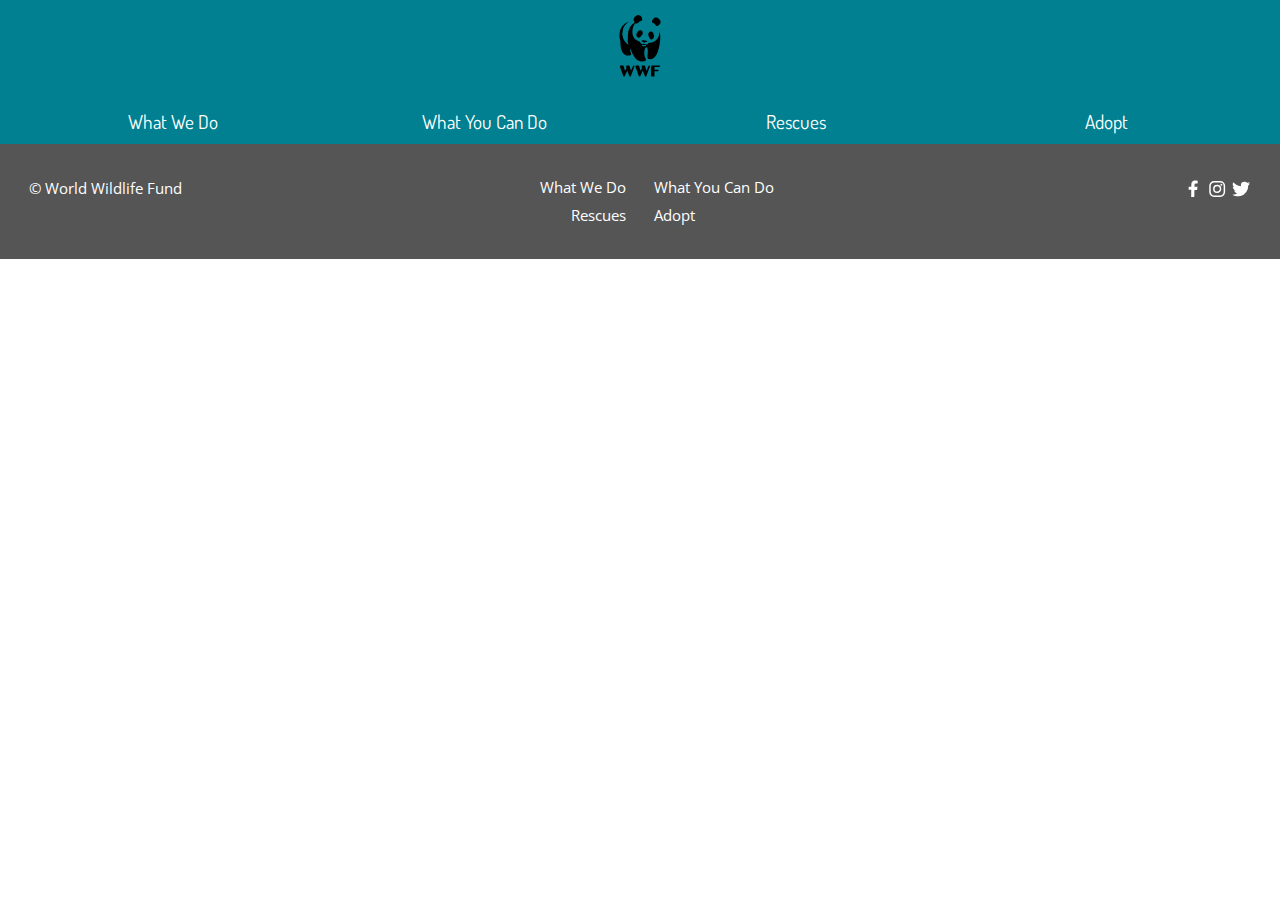
==== index.html @ c4bb59da "Add HTML and basic CSS" ====
<!DOCTYPE html>
<html lang="en-ca">
<head>
  <meta charset="utf-8">
  <title>WWF</title>
  <meta name="viewport" content="width=device-width,initial-scale=1">
  <meta name="handheldfriendly" content="true">
  <meta name="mobileoptimized" content="240">
  <link href="css/modules.css" rel="stylesheet">
  <link href="css/grid.css" rel="stylesheet">
  <link href="css/type.css" rel="stylesheet">
  <link href="css/main.css" rel="stylesheet">
  <link href="https://fonts.googleapis.com/css?family=Dosis:700|Open+Sans" rel="stylesheet">
</head>
<body>

  <header>
    <div class="push-1-2 pad-t-1-2 text-center">
      <a href="index.html">
        <img class="i-64" src="images/wwf-logo.svg" alt="">
      </a>
    </div>
    <div>
      <nav>
        <ul class="list-group text-center push-0">
          <li><a class="pad-t-1-4 pad-b-1-4" href="#">What We Do</a></li>
          <li><a class="pad-t-1-4 pad-b-1-4" href="#">What You Can Do</a></li>
          <li><a class="pad-t-1-4 pad-b-1-4" href="rescues.html">Rescues</a></li>
          <li><a class="pad-t-1-4 pad-b-1-4" href="adopt.html">Adopt</a></li>
        </ul>
      </nav>
    </div>
  </header>

  <main>
  </main>

  <footer class="island grid">
    <div class="unit xs-1 s-1 m-1-4">
      <p class="push-0"><small class="micro text-left">© World Wildlife Fund</small></p>
    </div>
    <div class="unit xs-1 s-1 m-1-4 text-right">
      <ul class="list-group push-0 gutter-1-2">
        <li class="micro"><a href="tour.html">What We Do</a></li>
        <li class="micro"><a href="pricing.html">Rescues</a></li>
      </ul>
    </div>
    <div class="unit xs-1 s-1 m-1-4 text-left">
      <ul class="list-group push-0 gutter-1-2">
        <li class="micro"><a href="contact.html">What You Can Do</a></li>
        <li class="micro"><a href="sign-up.html">Adopt</a></li>
      </ul>
    </div>
    <div class="unit xs-1 s-1 m-1-4">
      <ol class="list-group-inline push-0 text-right">
        <li>
          <i class="icon i-20">
            <a href="https://www.facebook.com/">
              <img class="social social-fb valign-middle" src="images/facebook-logo.svg" alt="facebook">
            </a>
          </i>
        </li>
        <li>
          <i class="icon i-20">
            <a href="https://instagram.com/">
              <img class="social valign-middle" src="images/instagram-logo.svg" alt="instagram">
            </a>
          </i>
        </li>
        <li>
          <i class="icon i-20">
            <a href="https://www.twitter.com/">
              <img class="social valign-middle" src="images/twitter-logo.svg" alt="twitter">
            </a>
          </i>
        </li>
      </ol>
    </div>
  </footer>

</body>
</html>
---- css/modules.css ----
/*
 * Modulifier || Code released under the UNLICENSE
 * Code under other copyrights & licenses listed below.
 * https://modulifier.web-dev.tools/#responsive;images;list-group;embed;media-object;icons;hidden;positioning;nice-lists;forms;buttons;accessibility;print
 */

@-moz-viewport { width: device-width; scale: 1; }
@-ms-viewport { width: device-width; scale: 1; }
@-o-viewport { width: device-width; scale: 1; }
@-webkit-viewport { width: device-width; scale: 1; }
@viewport { width: device-width; scale: 1; }

html {
  box-sizing: border-box;
  -moz-text-size-adjust: 100%;
  -ms-text-size-adjust: 100%;
  -webkit-text-size-adjust: 100%;
  text-size-adjust: 100%;
}

*, *::before, *::after {
  box-sizing: inherit;
}

body {
  margin: 0;
}

article,
aside,
details,
figcaption,
figure,
footer,
header,
main,
menu,
nav,
section,
summary {
  display: block;
}

audio,
canvas,
progress,
video {
  display: inline-block;
  vertical-align: baseline;
}

template {
  display: none;
}

details {
  cursor: pointer;
}

audio:not([controls]) {
  display: none;
  height: 0;
}

a,
area,
button,
input,
label,
select,
textarea,
[tabindex] {
  -ms-touch-action: manipulation;
  touch-action: manipulation;
}

img {
  border: 0;
}

.img-flex,
.img-flex img {
  display: block;
  width: 100%;
}

svg {
  fill: currentColor;
}

svg:not(:root) {
  overflow: hidden;
}

svg.img-flex {
  width: 100%;
  height: 100%;
}

.image-replacement, .ir {
  overflow: hidden;
  direction: ltr;
  text-align: left;
  text-indent: 100%;
  white-space: nowrap;
}

.list-group, .list-group-inline, .list-group--inline {
  padding-left: 0;
  list-style-type: none;
}

.list-group > dd {
  margin-left: 0;
}

.list-group-inline::before,
.list-group-inline::after,
.list-group--inline::before,
.list-group--inline::after {
  content: "";
  display: table;
}

.list-group-inline::after,
.list-group--inline::after {
  clear: both;
}

.list-group-inline > li,
.list-group--inline > li {
  display: inline-block;
}

.list-group-inline > dt,
.list-group--inline > dt {
  clear: left;
  float: left;
  width: 11em;
}

.list-group-inline > dd,
.list-group--inline > dd {
  float: left;
  min-width: 12em;
}

.embed {
  margin-left: 0;
  margin-right: 0;
  overflow: hidden;
  position: relative;
  width: 100%;
}

.embed-1by1, .embed--1by1 {
  padding-top: 100%; /* Square */
}

.embed-4by3, .embed--4by3 {
  padding-top: 75%; /* Traditional TV/computer screens */
}

.embed-iso216, .embed--iso216 {
  padding-top: 70.92%; /* A-standard paper sizes */
}

.embed-3by2, .embed--3by2 {
  padding-top: 66.6%; /* Classic 35 mm film & most digital photos, landscape */
}

.embed-2by3, .embed--2by3 {
  padding-top: 150%; /* Classic 35 mm film & most digital photos, portrait */
}

.embed-golden, .embed--golden {
  padding-top: 61.8%; /* The Golden Ratio */
}

.embed-16by9, .embed--16by9 {
  padding-top: 56.25%; /* HD TV */
}

.embed-185by100, .embed--185by100 {
  padding-top: 54.05%; /* Common widescreen cinema */
}

.embed-24by10, .embed--24by10 {
  padding-top: 41.667%; /* Widescreen cinema: 2.4:1 */
}

.embed-3by1, .embed--3by1 {
  padding-top: 33.3333%; /* Panorama photos */
}

.embed-4by1, .embed--4by1 {
  padding-top: 25%; /* Polyvision */
}

.embed-5by1, .embed--5by1 {
  padding-top: 20%; /* Really wide... */
}

.embed-item, .embed__item {
  min-height: 100%;
  left: 0;
  position: absolute;
  top: 0;
  width: 100%;
}

.media {
  overflow: hidden;
}

.media-img, .media__img {
  float: left;
}

.media-img-reversed, .media__img--reversed {
  float: right;
}

.media-img-stacked, .media__img--stacked {
  float: none;
}

.media-body, .media__body {
  overflow: hidden;
  min-width: 12em; /* Slightly less than 200px, responsiveness built in */
}

.icon {
  display: inline-block;
  position: relative;
  background: transparent none no-repeat center center;
  background-size: contain;
  vertical-align: middle;
}

.i-16, .i--16 {
  height: 16px;
  width: 16px;
}

.i-18, .i--18 {
  height: 18px;
  width: 18px;
}

.i-20, .i--20 {
  height: 20px;
  width: 20px;
}

.i-24, .i--24 {
  height: 24px;
  width: 24px;
}

.i-32, .i--32 {
  height: 32px;
  width: 32px;
}

.i-48, .i--48 {
  height: 48px;
  width: 48px;
}

.i-64, .i--64 {
  height: 64px;
  width: 64px;
}

.i-96, .i--96 {
  height: 96px;
  width: 96px;
}

.i-128, .i--128 {
  height: 128px;
  width: 128px;
}

.i-192, .i--192 {
  height: 192px;
  width: 192px;
}

.i-256, .i--256 {
  height: 256px;
  width: 256px;
}

.icon img,
.icon svg {
  left: 0;
  height: 100%;
  position: absolute;
  top: 0;
  width: 100%;
  fill: currentColor;
}

.icon-label {
  vertical-align: middle;
}

.icon-link,
.icon-link:focus,
.icon-link:hover {
  text-decoration: none;
}

[hidden], .hidden {
  /* stylelint-disable declaration-no-important */
  display: none !important;
  visibility: hidden !important;
  /* stylelint-enable */
}

.visually-hidden {
  height: 1px;
  margin: -1px;
  overflow: hidden;
  padding: 0;
  position: absolute;
  width: 1px;
  border: 0;
  clip: rect(0 0 0 0);
  clip-path: inset(50%);
}

.visually-hidden.focusable:active, .visually-hidden.focusable:focus {
  height: auto;
  margin: 0;
  overflow: visible;
  position: static;
  width: auto;
  clip: auto;
  clip-path: none;
}

.invisible {
  visibility: hidden;
}

.chop,
.crop {
  overflow: hidden;
}

.truncate {
  max-width: 100%;
  overflow: hidden;
  width: 100%;
  text-overflow: ellipsis;
  white-space: nowrap;
}

.scrollable {
  max-width: 100%;
  overflow-x: auto;
  overflow-y: hidden;
  -webkit-overflow-scrolling: touch;
}

.clearfix::after {
  content: " ";
  display: block;
  clear: both;
}

.left {
  float: left;
}

.right {
  float: right;
}

.center-text,
.center-flow {
  text-align: center;
}

.center-block {
  margin-left: auto;
  margin-right: auto;
}

.no-auto-margins,
.not-centered {
  /* stylelint-disable declaration-no-important */
  margin-left: 0 !important;
  margin-right: 0 !important;
  /* stylelint-enable */
}

.center-content,
.center-content-vertical,
.center-contents,
.center-contents-vertical {
  display: -webkit-flex;
  display: -ms-flexbox;
  display: flex;
  -webkit-justify-content: center;
  -ms-flex-pack: center;
  justify-content: center;
  -webkit-align-items: center;
  -ms-flex-align: center;
  align-items: center;
  -webkit-align-content: center;
  -ms-flex-line-pack: center;
  align-content: center;
  -webkit-flex-direction: column wrap;
  -ms-flex-direction: column wrap;
  flex-flow: column wrap;
}

.center-content-start,
.center-content-vertical-start,
.center-contents-start,
.center-contents-vertical-start {
  display: -webkit-flex;
  display: -ms-flexbox;
  display: flex;
  -webkit-justify-content: center;
  -ms-flex-pack: center;
  justify-content: center;
  -webkit-flex-direction: column wrap;
  -ms-flex-direction: column wrap;
  flex-flow: column wrap;
}

.center-content-horizontal,
.center-contents-horizontal {
  display: -webkit-flex;
  display: -ms-flexbox;
  display: flex;
  -webkit-justify-content: center;
  -ms-flex-pack: center;
  justify-content: center;
  -webkit-align-items: center;
  -ms-flex-align: center;
  align-items: center;
  -webkit-align-content: center;
  -ms-flex-line-pack: center;
  align-content: center;
  -webkit-flex-direction: row wrap;
  -ms-flex-direction: row wrap;
  flex-flow: row wrap;
}

.inline {
  display: inline;
}

.block {
  display: block;
}

.inline-block, .ib {
  display: inline-block;
}

.valign-top {
  vertical-align: top;
}

.valign-bottom {
  vertical-align: bottom;
}

.valign-middle {
  vertical-align: middle;
}

.fixed {
  position: fixed;
}

.relative {
  position: relative;
}

[class*="pin-"],
.absolute {
  position: absolute;
}

.static {
  position: static;
}

.zindex-1 {
  z-index: 1;
}

.zindex-2 {
  z-index: 2;
}

.zindex-3 {
  z-index: 3;
}

.zindex-1000 {
  z-index: 1000;
}

.pin-top-left,
.pin-left-top,
.pin-tl,
.pin-lt {
  top: 0;
  left: 0;
}

.pin-top-right,
.pin-right-top,
.pin-tr,
.pin-rt {
  top: 0;
  right: 0;
}

.pin-bottom-left,
.pin-left-bottom,
.pin-bl,
.pin-lb {
  bottom: 0;
  left: 0;
}

.pin-bottom-right,
.pin-right-bottom,
.pin-br,
.pin-rb {
  bottom: 0;
  right: 0;
}

.pin-top-center,
.pin-center-top,
.pin-tc,
.pin-ct {
  left: 50%;
  top: 0;
  transform: translateX(-50%);
}

.pin-bottom-center,
.pin-center-bottom,
.pin-bc,
.pin-cb {
  bottom: 0;
  left: 50%;
  transform: translateX(-50%);
}

.pin-center-left,
.pin-left-center,
.pin-cl,
.pin-lc {
  left: 0;
  top: 50%;
  transform: translateY(-50%);
}

.pin-center-right,
.pin-right-center,
.pin-cr,
.pin-rc {
  right: 0;
  top: 50%;
  transform: translateY(-50%);
}

.pin-center, .pin-c {
  left: 50%;
  top: 50%;
  transform: translate(-50%, -50%);
}

.width-quarter, .w-1-4 {
  width: 25%;
}

.width-half, .w-1-2 {
  width: 50%;
}

.width-full, .w-1 {
  width: 100%;
}

.height-quarter, .h-1-4 {
  height: 25%;
}

.height-half, .h-1-2 {
  height: 50%;
}

.height-full, .h-1 {
  height: 100%;
}

.height-win-quarter, .h-w-1-4 {
  height: 25vh;
  max-height: 46em;
}

.height-win-half, .h-w-1-2 {
  height: 50vh;
  max-height: 46em;
}

.height-win-full, .h-w-1 {
  height: 100vh;
  max-height: 46em;
}

ul {
  list-style-type: none;
}

ul > li::before {
  content: "·";
  float: left;
  margin-left: -1.6em;
  width: 1.3em;
  text-align: right;
}

ol {
  counter-reset: ol-simple-numbers;
  list-style-type: none;
}

ol > li::before {
  float: left;
  margin-left: -1.6em;
  width: 1.3em;
  counter-increment: ol-simple-numbers;
  content: counter(ol-simple-numbers);
  text-align: right;
}

.list-group > li::before,
.list-group-inline > li::before,
.list-group--inline > li::before {
  content: none;
}

/* stylelint-disable no-descending-specificity */

/*
 * (c) Nicolas Gallagher and Jonathan Neal of Normalize.css || MIT License
 *     https://necolas.github.io/normalize.css/
 */

button,
input,
optgroup,
select,
textarea {
  color: inherit;
  font: inherit;
  margin: 0;
}

button,
input {
  overflow: visible;
}

button,
select {
  text-transform: none;
}

button,
html [type="button"],
[type="reset"],
[type="submit"] {
  -webkit-appearance: button;
  cursor: pointer;
}

button[disabled],
html input[disabled] {
  cursor: default;
}

button::-moz-focus-inner,
input::-moz-focus-inner {
  border: 0;
  padding: 0;
}

[type="checkbox"],
[type="radio"] {
  opacity: 0;
  position: absolute;
  height: 1px;
  width: 1px;
}

[type="number"]::-webkit-inner-spin-button,
[type="number"]::-webkit-outer-spin-button {
  height: auto;
}

[type="search"]::-webkit-search-cancel-button,
[type="search"]::-webkit-search-decoration {
  -webkit-appearance: none;
}

fieldset {
  padding-left: 0;
  padding-right: 0;

  border: 0;
  border-top: 2px solid #666;
}

legend {
  color: inherit;
  display: table;
  max-width: 100%;
  padding: 0 .3em 0 0;
  white-space: normal;

  border: 0;

  font-weight: bold;
}

optgroup {
  font-weight: bold;
}

::-webkit-input-placeholder {
  color: inherit;
  opacity: .54;
}

::-webkit-file-upload-button {
  -webkit-appearance: button;
  font: inherit;
}

/* End Normalize.css code */

label,
.label-block {
  display: block;
  cursor: pointer;
}

[type="checkbox"] + label,
[type="radio"] + label,
.label-inline {
  display: inline-block;
}

input:not([type]),
[type="text"],
[type="number"],
[type="search"],
[type="url"],
[type="email"],
[type="password"],
[type="tel"],
[type="datetime-local"],
[type="month"],
[type="week"],
[type="date"],
[type="time"],
[type="range"],
select,
textarea {
  -moz-appearance: none;
  -webkit-appearance: none;
  appearance: none;
}

input,
textarea {
  display: block;
  width: 100%;

  background-color: #fff;
  border: 2px solid #666;
  border-radius: 0;

  vertical-align: middle;
}

label {
  vertical-align: middle;
}

textarea {
  max-width: 100%;
  min-height: 4em;
  overflow: auto;
}

[type="color"] {
  display: inline-block;
  width: 2em;
}

select {
  display: block;
  width: 100%;

  background-image: url("data:image/svg+xml,%3Csvg xmlns='http://www.w3.org/2000/svg' width='256' height='256' viewBox='0 0 256 256'%3E%3Cpath fill='none' stroke='%23000' stroke-miterlimit='10' stroke-width='70' d='M36.3 82.1l91.9 91.8 91.5-91.8'/%3E%3C/svg%3E");
  background-repeat: no-repeat;
  background-position: calc(100% - .4em) center;
  background-size: 18px auto;
  background-color: #fff;
  border: 2px solid #666;
  border-radius: 0;
}

[type="checkbox"] + label::before {
  content: " ";
  display: inline-block;
  height: 1.8em;
  margin-right: .3em;
  position: relative;
  vertical-align: middle;
  top: -.1em;
  width: 1.8em;

  background-color: #fff;
  background-size: cover;
  border: 2px solid #666;

  line-height: inherit;
}

[type="checkbox"]:checked + label::before {
  background-image: url("data:image/svg+xml,%3Csvg xmlns='http://www.w3.org/2000/svg' width='256' height='256' viewBox='0 0 256 256'%3E%3Cpath fill='none' stroke='%23000' stroke-miterlimit='10' stroke-width='50' d='M49.9 130.1l50.8 50.7L206.1 75.2'/%3E%3C/svg%3E");
}

[type="checkbox"]:focus + label::before {
  outline: 3px solid #000;
  z-index: 1000;
}

[type="radio"] + label::before {
  content: " ";
  display: inline-block;
  height: 1.8em;
  margin-right: .3em;
  position: relative;
  vertical-align: middle;
  top: -.1em;
  width: 1.8em;

  background-color: #fff;
  background-size: cover;
  border: 2px solid #666;
  border-radius: 50%;

  line-height: inherit;
}

[type="radio"]:checked + label::before {
  background-image: url("data:image/svg+xml,%3Csvg xmlns='http://www.w3.org/2000/svg' width='256' height='256' viewBox='0 0 256 256'%3E%3Ccircle cx='128' cy='128' r='70.4'/%3E%3C/svg%3E");
}

[type="radio"]:focus + label::before,
[type="radio"] + label:focus::before {
  box-shadow: 0 0 0 3px #000;
  z-index: 1000;
}

[type="range"] {
  border: 0;
  background-color: #fff;
}

[type="range"]::-webkit-slider-runnable-track {
  height: 6px;

  -webkit-appearance: none;
  appearance: none;
  background-color: #ccc;
  border: 0;
  border-radius: 3px;
}

[type="range"]:active::-webkit-slider-runnable-track {
  background-color: #ccc;
}

[type="range"]::-moz-range-track {
  height: 6px;

  -moz-appearance: none;
  appearance: none;
  background-color: #ccc;
  border: 0;
  border-radius: 3px;
}

[type="range"]:active::-moz-range-track {
  background-color: #ccc;
}

[type="range"]::-ms-track {
  height: 6px;

  -ms-appearance: none;
  appearance: none;
  background-color: #ccc;
  border: 0;
  border-radius: 3px;
}

[type="range"]:active::-ms-track {
  background-color: #ccc;
}

[type="range"]::-webkit-slider-thumb {
  margin-top: -4px;
  height: 16px;
  width: 16px;

  -webkit-appearance: none;
  appearance: none;
  background-color: #000;
  border: none;
  border-radius: 50%;
}

[type="range"]:hover::-webkit-slider-thumb {
  background-color: #000;
}

[type="range"]:active::-webkit-slider-thumb {
  background-color: #000;
}

[type="range"]::-moz-range-thumb {
  margin-top: -4px;
  height: 16px;
  width: 16px;

  -webkit-appearance: none;
  appearance: none;
  background-color: #000;
  border: none;
  border-radius: 50%;
}

[type="range"]:hover::-moz-range-thumb {
  background-color: #000;
}

[type="range"]:active::-moz-range-thumb {
  background-color: #000;
}

[type="range"]::-ms-thumb {
  margin-top: -4px;
  height: 16px;
  width: 16px;

  -webkit-appearance: none;
  appearance: none;
  background-color: #000;
  border: none;
  border-radius: 50%;
}

[type="range"]:hover::-ms-thumb {
  background-color: #000;
}

[type="range"]:active::-ms-thumb {
  background-color: #000;
}

[type="checkbox"].hide-custom-input + label::before,
[type="checkbox"] + .hide-custom-input::before,
[type="radio"].hide-custom-input + label::before,
[type="radio"] + .hide-custom-input::before {
  content: none;
  display: none;
}

/* stylelint-enable */

.link-box {
  display: block;
  text-decoration: none;
}

/* stylelint-disable no-descending-specificity */

button,
.btn {
  cursor: pointer;
  display: inline-block;
  margin: 0;
  overflow: visible;
  padding: .375em .75em .42em;
  -webkit-appearance: none;
  -moz-appearance: none;
  appearance: none;
  background-color: #333;
  border-radius: 4px;
  border: 3px solid #333;
  color: #fff;
  font: inherit;
  text-decoration: none;
  text-transform: none;
}

button::-moz-focus-inner {
  border: 0;
  padding: 0;
}

/* stylelint-enable */

button:focus,
button:hover,
.btn:focus,
.btn:hover {
  background-color: #000;
  border-color: #000;
  color: #fff;
}

button[disabled] {
  cursor: default;
}

.btn-light, .btn--light {
  background-color: #e2e2e2;
  border-color: #e2e2e2;
  color: #000;
}

.btn-light:focus,
.btn-light:hover,
.btn--light:focus,
.btn--light:hover {
  background-color: #666;
  border-color: #666;
  color: #fff;
}

.btn-ghost,
.btn--ghost {
  background-color: transparent;
  border-color: #333;
  color: #000;
}

.btn-ghost:focus,
.btn-ghost:hover,
.btn--ghost:focus,
.btn--ghost:hover {
  background-color: #e2e2e2;
  border-color: #000;
  color: #000;
}

.btn-link {
  display: inline;
  padding: 0;
  background-color: transparent;
  border-radius: 0;
  border: 0;
  color: inherit;
}

.btn-link:focus,
.btn-link:hover {
  background-color: transparent;
  color: inherit;
}

a:hover, a:active {
  outline: none;
}

a:focus,
[tabindex="0"]:focus,
details:focus,
summary:focus,
input:focus,
textarea:focus,
button:focus,
select:focus {
  outline: 3px solid #000;
  outline-offset: 0;
}

a:focus, [tabindex="0"]:focus {
  outline-offset: 3px;
}

.skip-links {
  margin: 0;
  padding: 0;
  list-style-type: none;
}

.skip-links > li::before {
  content: none; /* Remove the bullets if nice lists is selected */
}

.skip-links a,
.skip-links button {
  padding: .5em .75em;
  position: absolute;
  top: -10em;
  z-index: 10000; /* To make sure they're always on top */
  background-color: #000;
  border: 0;
  color: #fff;
  font-size: 1.125rem;
  font-weight: bold;
  text-decoration: none;
}

.skip-links a:focus,
.skip-links button:focus {
  outline-offset: 3px;
  top: 0;
}

[aria-busy="true"] {
  cursor: progress;
}

[aria-controls] {
  cursor: pointer;
}

[aria-disabled] {
  cursor: default;
}

.print-only {
  display: none;
  visibility: hidden;
}

.page-break-before {
  page-break-before: always;
}

.page-break-after {
  page-break-after: always;
}

.no-page-break-inside {
  page-break-inside: avoid;
}

@media print {

  /* stylelint-disable declaration-no-important */

  .no-print {
    display: none !important;
    visibility: hidden !important;
  }

  .print-only,
  .force-print {
    display: block !important;
    visibility: visible !important;
  }

  /* stylelint-enable */

  .visually-hidden.force-print {
    height: auto;
    margin: 0;
    overflow: visible;
    padding: 0;
    position: static;
    width: auto;
    border: 0;
    clip: initial;
    clip-path: none;
  }

  /*
   * (c) Fabien Sa || MIT License
   *     http://bafs.github.io/Gutenberg/
   */

  table,
  blockquote,
  pre,
  code,
  figure,
  li,
  hr,
  ul,
  ol,
  a,
  tr {
    page-break-inside: avoid;
  }

  h1, h2, h3, h4, h5, h6, p, a {
    orphans: 3;
    widows: 3;
  }

  h1,
  h2,
  h3,
  h4,
  h5,
  h6 {
    page-break-after: avoid;
    page-break-inside: avoid;
  }

  h1 + p,
  h2 + p,
  h3 + p,
  h4 + p,
  h5 + p,
  h6 + p {
    page-break-before: avoid;
  }

  img {
    page-break-after: auto;
    page-break-before: auto;
    page-break-inside: avoid;
  }

  /* stylelint-disable declaration-no-important */

  pre {
    white-space: pre-wrap !important;
    word-wrap: break-word;
  }

  /* stylelint-enable */

  /* End Gutenberg code */

  /*
   * (c) HTML5 Boilerplate || MIT License
   *     https://html5boilerplate.com/
   */

  /* stylelint-disable declaration-no-important */

  *, *::before, *::after, *::first-letter, *::first-line {
    background: none transparent !important;
    color: #000 !important;
    box-shadow: none !important;
    text-shadow: none !important;
  }

  /* stylelint-enable */

  a, a:visited {
    text-decoration: underline;
  }

  a[href]::after {
    content: " (" attr(href) ")";
  }

  abbr[title]::after {
    content: " (" attr(title) ")";
  }

  a[href^="#"]::after,
  a[href^="javascript:"]::after,
  a.no-print-href::after,
  a.href-no-print::after {
    content: "";
  }

  thead {
    display: table-header-group;
  }

  /* End HTML5 Boilerplate code */
}
---- css/grid.css ----
/*
  Gridifier || Code released under the UNLICENSE
  https://gridifier.web-dev.tools/#xs,4,0,0,0;s,4,25,0,0;m,4,38,1,1;l,4,60,1,1
*/

.grid {
  margin: 0;
  padding: 0;
  letter-spacing: -.31em;
  text-rendering: optimizeSpeed;
  display: -webkit-flex;
  display: -ms-flexbox;
  display: flex;
  -webkit-flex-flow: row wrap;
  -ms-flex-flow: row wrap;
  flex-flow: row wrap;
}

.grid-bottom {
  -webkit-align-items: flex-end;
  -ms-align-items: flex-end;
  align-items: flex-end;
}

.grid-middle {
  -webkit-align-items: center;
  -ms-align-items: center;
  align-items: center;
}

.grid-stretch {
  -webkit-align-items: stretch;
  -ms-align-items: stretch;
  align-items: stretch;
}

.opera-only :-o-prefocus,
.grid {
  word-spacing: -.43em;
}

.unit {
  letter-spacing: normal;
  text-rendering: auto;
  vertical-align: top;
  word-spacing: normal;
  display: inline-block;
  visibility: visible;
}

.grid-bottom .unit {
  vertical-align: bottom;
}

.grid-middle .unit {
  vertical-align: middle;
}

[class*="unit-push-"],
[class*="unit-pull-"] {
  position: relative;
}

.unit-content-distribute {
  display: -ms-flexbox;
  display: -webkit-flex;
  display: flex;
  -ms-flex-direction: column;
  -webkit-flex-direction: column;
  flex-direction: column;
  -ms-flex-pack: justify;
  -webkit-justify-content: space-between;
  justify-content: space-between;
}

.unit-content-center,
.unit-content-center-vertical {
  display: -webkit-flex;
  display: -ms-flexbox;
  display: flex;
  -webkit-justify-content: center;
  -ms-flex-pack: center;
  justify-content: center;
  -webkit-align-items: center;
  -ms-flex-align: center;
  align-items: center;
  -webkit-align-content: center;
  -ms-flex-line-pack: center;
  align-content: center;
  -webkit-flex-direction: column wrap;
  -ms-flex-direction: column wrap;
  flex-flow: column wrap;
}

.unit-content-center-horizontal {
  display: -webkit-flex;
  display: -ms-flexbox;
  display: flex;
  -webkit-justify-content: center;
  -ms-flex-pack: center;
  justify-content: center;
  -webkit-align-items: center;
  -ms-flex-align: center;
  align-items: center;
  -webkit-align-content: center;
  -ms-flex-line-pack: center;
  align-content: center;
  -webkit-flex-direction: row wrap;
  -ms-flex-direction: row wrap;
  flex-flow: row wrap;
}

.content-fill,
.content-stretch {
  -ms-flex-grow: 2;
  -webkit-flex-grow: 2;
  flex-grow: 2;
  max-width: 100%; /* @bugfix: IE 10, 11 */
}

.content-shrink {
  -ms-align-self: center;
  -webkit-align-self: center;
  align-self: center;
}

.unit-xs-hidden,
.xs-0 {
  display: none;
  visibility: hidden;
}

.unit-xs-centered {
  margin: 0 auto;
}

.unit-xs-1,
.xs-1 {
  display: block;
  visibility: visible;
  width: 100%;
}

.unit-xs-1-2,
.xs-1-2 {
  width: 50%;
}

.unit-xs-1-3,
.xs-1-3 {
  width: 33.3333%;
}

.unit-xs-2-3,
.xs-2-3 {
  width: 66.6667%;
}

.unit-xs-1-4,
.xs-1-4 {
  width: 25%;
}

.unit-xs-3-4,
.xs-3-4 {
  width: 75%;
}

.unit-xs-1-2,
.xs-1-2,
.unit-xs-1-3,
.xs-1-3,
.unit-xs-2-3,
.xs-2-3,
.unit-xs-1-4,
.xs-1-4,
.unit-xs-3-4,
.xs-3-4 {
  display: inline-block;
  visibility: visible;
}

.unit-xs-1-2[class*="-content-"],
.xs-1-2[class*="-content-"],
.unit-xs-1-3[class*="-content-"],
.xs-1-3[class*="-content-"],
.unit-xs-2-3[class*="-content-"],
.xs-2-3[class*="-content-"],
.unit-xs-1-4[class*="-content-"],
.xs-1-4[class*="-content-"],
.unit-xs-3-4[class*="-content-"],
.xs-3-4[class*="-content-"] {
  display: -webkit-flex;
  display: -ms-flexbox;
  display: flex;
}

.unit-xs-content-distribute,
.xs-content-distribute {
  display: -ms-flexbox;
  display: -webkit-flex;
  display: flex;
  -ms-flex-direction: column;
  -webkit-flex-direction: column;
  flex-direction: column;
  -ms-flex-pack: justify;
  -webkit-justify-content: space-between;
  justify-content: space-between;
}

.unit-xs-content-center,
.unit-xs-content-center-vertical {
  display: -webkit-flex;
  display: -ms-flexbox;
  display: flex;
  -webkit-justify-content: center;
  -ms-flex-pack: center;
  justify-content: center;
  -webkit-align-items: center;
  -ms-flex-align: center;
  align-items: center;
  -webkit-align-content: center;
  -ms-flex-line-pack: center;
  align-content: center;
  -webkit-flex-direction: column wrap;
  -ms-flex-direction: column wrap;
  flex-flow: column wrap;
}

.unit-xs-content-center-horizontal {
  display: -webkit-flex;
  display: -ms-flexbox;
  display: flex;
  -webkit-justify-content: center;
  -ms-flex-pack: center;
  justify-content: center;
  -webkit-align-items: center;
  -ms-flex-align: center;
  align-items: center;
  -webkit-align-content: center;
  -ms-flex-line-pack: center;
  align-content: center;
  -webkit-flex-direction: row wrap;
  -ms-flex-direction: row wrap;
  flex-flow: row wrap;
}

.xs-content-fill,
.xs-content-stretch {
  -ms-flex-grow: 2;
  -webkit-flex-grow: 2;
  flex-grow: 2;
  max-width: 100%; /* @bugfix: IE 10, 11 */
}

.xs-content-shrink {
  -ms-align-self: center;
  -webkit-align-self: center;
  align-self: center;
}

@media only screen and (min-width: 25em) {

  .unit-s-hidden,
  .s-0 {
    display: none;
    visibility: hidden;
  }

  .unit-s-centered {
    margin: 0 auto;
  }

  .unit-s-1,
  .s-1 {
    display: block;
    visibility: visible;
    width: 100%;
  }

  .unit-s-1-2,
  .s-1-2 {
    width: 50%;
  }

  .unit-s-1-3,
  .s-1-3 {
    width: 33.3333%;
  }

  .unit-s-2-3,
  .s-2-3 {
    width: 66.6667%;
  }

  .unit-s-1-4,
  .s-1-4 {
    width: 25%;
  }

  .unit-s-3-4,
  .s-3-4 {
    width: 75%;
  }

  .unit-s-1-2,
  .s-1-2,
  .unit-s-1-3,
  .s-1-3,
  .unit-s-2-3,
  .s-2-3,
  .unit-s-1-4,
  .s-1-4,
  .unit-s-3-4,
  .s-3-4 {
    display: inline-block;
    visibility: visible;
  }

  .unit-s-1-2[class*="-content-"],
  .s-1-2[class*="-content-"],
  .unit-s-1-3[class*="-content-"],
  .s-1-3[class*="-content-"],
  .unit-s-2-3[class*="-content-"],
  .s-2-3[class*="-content-"],
  .unit-s-1-4[class*="-content-"],
  .s-1-4[class*="-content-"],
  .unit-s-3-4[class*="-content-"],
  .s-3-4[class*="-content-"] {
    display: -webkit-flex;
    display: -ms-flexbox;
    display: flex;
  }

  .unit-s-content-distribute,
  .s-content-distribute {
    display: -ms-flexbox;
    display: -webkit-flex;
    display: flex;
    -ms-flex-direction: column;
    -webkit-flex-direction: column;
    flex-direction: column;
    -ms-flex-pack: justify;
    -webkit-justify-content: space-between;
    justify-content: space-between;
  }

  .unit-s-content-center,
  .unit-s-content-center-vertical {
    display: -webkit-flex;
    display: -ms-flexbox;
    display: flex;
    -webkit-justify-content: center;
    -ms-flex-pack: center;
    justify-content: center;
    -webkit-align-items: center;
    -ms-flex-align: center;
    align-items: center;
    -webkit-align-content: center;
    -ms-flex-line-pack: center;
    align-content: center;
    -webkit-flex-direction: column wrap;
    -ms-flex-direction: column wrap;
    flex-flow: column wrap;
  }

  .unit-s-content-center-horizontal {
    display: -webkit-flex;
    display: -ms-flexbox;
    display: flex;
    -webkit-justify-content: center;
    -ms-flex-pack: center;
    justify-content: center;
    -webkit-align-items: center;
    -ms-flex-align: center;
    align-items: center;
    -webkit-align-content: center;
    -ms-flex-line-pack: center;
    align-content: center;
    -webkit-flex-direction: row wrap;
    -ms-flex-direction: row wrap;
    flex-flow: row wrap;
  }

  .s-content-fill,
  .s-content-stretch {
    -ms-flex-grow: 2;
    -webkit-flex-grow: 2;
    flex-grow: 2;
    max-width: 100%; /* @bugfix: IE 10, 11 */
  }

  .s-content-shrink {
    -ms-align-self: center;
    -webkit-align-self: center;
    align-self: center;
  }

}

@media only screen and (min-width: 38em) {

  .unit-m-hidden,
  .m-0 {
    display: none;
    visibility: hidden;
  }

  .unit-m-centered {
    margin: 0 auto;
  }

  .unit-m-1,
  .m-1 {
    display: block;
    visibility: visible;
    width: 100%;
  }

  .unit-offset-m-0 {
    margin-left: 0;
  }

  .unit-push-m-0,
  .unit-pull-m-0 {
    left: 0;
  }

  .unit-m-1-2,
  .m-1-2 {
    width: 50%;
  }

  .unit-offset-m-1-2 {
    margin-left: 50%;
  }

  .unit-push-m-1-2 {
    left: 50%;
  }

  .unit-pull-m-1-2 {
    left: -50%;
  }

  .unit-m-1-3,
  .m-1-3 {
    width: 33.3333%;
  }

  .unit-offset-m-1-3 {
    margin-left: 33.3333%;
  }

  .unit-push-m-1-3 {
    left: 33.3333%;
  }

  .unit-pull-m-1-3 {
    left: -33.3333%;
  }

  .unit-m-2-3,
  .m-2-3 {
    width: 66.6667%;
  }

  .unit-offset-m-2-3 {
    margin-left: 66.6667%;
  }

  .unit-push-m-2-3 {
    left: 66.6667%;
  }

  .unit-pull-m-2-3 {
    left: -66.6667%;
  }

  .unit-m-1-4,
  .m-1-4 {
    width: 25%;
  }

  .unit-offset-m-1-4 {
    margin-left: 25%;
  }

  .unit-push-m-1-4 {
    left: 25%;
  }

  .unit-pull-m-1-4 {
    left: -25%;
  }

  .unit-m-3-4,
  .m-3-4 {
    width: 75%;
  }

  .unit-offset-m-3-4 {
    margin-left: 75%;
  }

  .unit-push-m-3-4 {
    left: 75%;
  }

  .unit-pull-m-3-4 {
    left: -75%;
  }

  .unit-m-1-2,
  .m-1-2,
  .unit-m-1-3,
  .m-1-3,
  .unit-m-2-3,
  .m-2-3,
  .unit-m-1-4,
  .m-1-4,
  .unit-m-3-4,
  .m-3-4 {
    display: inline-block;
    visibility: visible;
  }

  .unit-m-1-2[class*="-content-"],
  .m-1-2[class*="-content-"],
  .unit-m-1-3[class*="-content-"],
  .m-1-3[class*="-content-"],
  .unit-m-2-3[class*="-content-"],
  .m-2-3[class*="-content-"],
  .unit-m-1-4[class*="-content-"],
  .m-1-4[class*="-content-"],
  .unit-m-3-4[class*="-content-"],
  .m-3-4[class*="-content-"] {
    display: -webkit-flex;
    display: -ms-flexbox;
    display: flex;
  }

  .unit-m-content-distribute,
  .m-content-distribute {
    display: -ms-flexbox;
    display: -webkit-flex;
    display: flex;
    -ms-flex-direction: column;
    -webkit-flex-direction: column;
    flex-direction: column;
    -ms-flex-pack: justify;
    -webkit-justify-content: space-between;
    justify-content: space-between;
  }

  .unit-m-content-center,
  .unit-m-content-center-vertical {
    display: -webkit-flex;
    display: -ms-flexbox;
    display: flex;
    -webkit-justify-content: center;
    -ms-flex-pack: center;
    justify-content: center;
    -webkit-align-items: center;
    -ms-flex-align: center;
    align-items: center;
    -webkit-align-content: center;
    -ms-flex-line-pack: center;
    align-content: center;
    -webkit-flex-direction: column wrap;
    -ms-flex-direction: column wrap;
    flex-flow: column wrap;
  }

  .unit-m-content-center-horizontal {
    display: -webkit-flex;
    display: -ms-flexbox;
    display: flex;
    -webkit-justify-content: center;
    -ms-flex-pack: center;
    justify-content: center;
    -webkit-align-items: center;
    -ms-flex-align: center;
    align-items: center;
    -webkit-align-content: center;
    -ms-flex-line-pack: center;
    align-content: center;
    -webkit-flex-direction: row wrap;
    -ms-flex-direction: row wrap;
    flex-flow: row wrap;
  }

  .m-content-fill,
  .m-content-stretch {
    -ms-flex-grow: 2;
    -webkit-flex-grow: 2;
    flex-grow: 2;
    max-width: 100%; /* @bugfix: IE 10, 11 */
  }

  .m-content-shrink {
    -ms-align-self: center;
    -webkit-align-self: center;
    align-self: center;
  }

}

@media only screen and (min-width: 60em) {

  .unit-l-hidden,
  .l-0 {
    display: none;
    visibility: hidden;
  }

  .unit-l-centered {
    margin: 0 auto;
  }

  .unit-l-1,
  .l-1 {
    display: block;
    visibility: visible;
    width: 100%;
  }

  .unit-offset-l-0 {
    margin-left: 0;
  }

  .unit-push-l-0,
  .unit-pull-l-0 {
    left: 0;
  }

  .unit-l-1-2,
  .l-1-2 {
    width: 50%;
  }

  .unit-offset-l-1-2 {
    margin-left: 50%;
  }

  .unit-push-l-1-2 {
    left: 50%;
  }

  .unit-pull-l-1-2 {
    left: -50%;
  }

  .unit-l-1-3,
  .l-1-3 {
    width: 33.3333%;
  }

  .unit-offset-l-1-3 {
    margin-left: 33.3333%;
  }

  .unit-push-l-1-3 {
    left: 33.3333%;
  }

  .unit-pull-l-1-3 {
    left: -33.3333%;
  }

  .unit-l-2-3,
  .l-2-3 {
    width: 66.6667%;
  }

  .unit-offset-l-2-3 {
    margin-left: 66.6667%;
  }

  .unit-push-l-2-3 {
    left: 66.6667%;
  }

  .unit-pull-l-2-3 {
    left: -66.6667%;
  }

  .unit-l-1-4,
  .l-1-4 {
    width: 25%;
  }

  .unit-offset-l-1-4 {
    margin-left: 25%;
  }

  .unit-push-l-1-4 {
    left: 25%;
  }

  .unit-pull-l-1-4 {
    left: -25%;
  }

  .unit-l-3-4,
  .l-3-4 {
    width: 75%;
  }

  .unit-offset-l-3-4 {
    margin-left: 75%;
  }

  .unit-push-l-3-4 {
    left: 75%;
  }

  .unit-pull-l-3-4 {
    left: -75%;
  }

  .unit-l-1-2,
  .l-1-2,
  .unit-l-1-3,
  .l-1-3,
  .unit-l-2-3,
  .l-2-3,
  .unit-l-1-4,
  .l-1-4,
  .unit-l-3-4,
  .l-3-4 {
    display: inline-block;
    visibility: visible;
  }

  .unit-l-1-2[class*="-content-"],
  .l-1-2[class*="-content-"],
  .unit-l-1-3[class*="-content-"],
  .l-1-3[class*="-content-"],
  .unit-l-2-3[class*="-content-"],
  .l-2-3[class*="-content-"],
  .unit-l-1-4[class*="-content-"],
  .l-1-4[class*="-content-"],
  .unit-l-3-4[class*="-content-"],
  .l-3-4[class*="-content-"] {
    display: -webkit-flex;
    display: -ms-flexbox;
    display: flex;
  }

  .unit-l-content-distribute,
  .l-content-distribute {
    display: -ms-flexbox;
    display: -webkit-flex;
    display: flex;
    -ms-flex-direction: column;
    -webkit-flex-direction: column;
    flex-direction: column;
    -ms-flex-pack: justify;
    -webkit-justify-content: space-between;
    justify-content: space-between;
  }

  .unit-l-content-center,
  .unit-l-content-center-vertical {
    display: -webkit-flex;
    display: -ms-flexbox;
    display: flex;
    -webkit-justify-content: center;
    -ms-flex-pack: center;
    justify-content: center;
    -webkit-align-items: center;
    -ms-flex-align: center;
    align-items: center;
    -webkit-align-content: center;
    -ms-flex-line-pack: center;
    align-content: center;
    -webkit-flex-direction: column wrap;
    -ms-flex-direction: column wrap;
    flex-flow: column wrap;
  }

  .unit-l-content-center-horizontal {
    display: -webkit-flex;
    display: -ms-flexbox;
    display: flex;
    -webkit-justify-content: center;
    -ms-flex-pack: center;
    justify-content: center;
    -webkit-align-items: center;
    -ms-flex-align: center;
    align-items: center;
    -webkit-align-content: center;
    -ms-flex-line-pack: center;
    align-content: center;
    -webkit-flex-direction: row wrap;
    -ms-flex-direction: row wrap;
    flex-flow: row wrap;
  }

  .l-content-fill,
  .l-content-stretch {
    -ms-flex-grow: 2;
    -webkit-flex-grow: 2;
    flex-grow: 2;
    max-width: 100%; /* @bugfix: IE 10, 11 */
  }

  .l-content-shrink {
    -ms-align-self: center;
    -webkit-align-self: center;
    align-self: center;
  }

}
---- css/type.css ----
/*
  Typografier || Code released under the UNLICENSE
  https://typografier.web-dev.tools/#0,100,1.3,1.067,0;38,110,1.4,1.125,1;60,120,1.5,1.125,1;90,130,1.5,1.125,1
*/

html {
  font-size: 100%;
  line-height: 1.3;
}

a {
  background-color: transparent;
  -webkit-text-decoration-skip: objects;
}

sub,
sup {
  font-size: 75%;
  line-height: 1px;
  position: relative;
  vertical-align: baseline;
}

sup {
  top: -.5em;
}

sub {
  bottom: -.25em;
}

pre,
code,
kbd,
samp {
  font-size: 100%;
}

abbr[title] {
  border-bottom: none;
  text-decoration: underline;
  text-decoration: underline dotted;
}

b,
strong {
  font-weight: bold;
}

dfn,
caption {
  font-style: italic;
}

hr {
  border: 0;
  border-top: 2px solid #000;
  height: 0;
}

table {
  border-collapse: collapse;
  border-spacing: 0;
  width: 100%;
  table-layout: fixed;
}

caption {
  text-align: left;
}

th,
td {
  border-bottom: 1px solid #000;
  text-align: left;
  vertical-align: top;
}

thead th {
  vertical-align: bottom;

  border-bottom-width: 2px;
}

.text-left {
  text-align: left;
}

.text-right {
  text-align: right;
}

.text-center {
  text-align: center;
}

.normal {
  font-weight: normal;
  font-style: normal;
}

.not-bold {
  font-weight: normal;
}

.not-italic {
  font-style: normal;
}

.bold {
  font-weight: bold;
}

.italic {
  font-style: italic;
}

.text-upper {
  text-transform: uppercase;
}

.text-lower {
  text-transform: lowercase;
}

.wrapper {
  margin-left: auto;
  margin-right: auto;
  max-width: 52em;
  width: 100%;
}

.wrapper-no-center {
  max-width: 52em;
  width: 100%;
}

.max-length {
  margin-left: auto;
  margin-right: auto;
  max-width: 36em;
  width: 100%;
}

.max-length-no-center {
  max-width: 36em;
  width: 100%;
}

h1,
h2,
h3,
h4,
h5,
h6,
p,
ul,
ol,
dl,
dd,
figure,
blockquote,
details,
hr,
fieldset,
pre,
table,
caption {
  margin: 0 0 1.3rem;
}

.tenamega {
  font-size: 2.0408rem;
  line-height: 2.925rem;
}

.tenakilo {
  font-size: 1.9127rem;
  line-height: 2.6rem;
}

.tena {
  font-size: 1.7926rem;
  line-height: 2.6rem;
}

.nina {
  font-size: 1.68rem;
  line-height: 2.275rem;
}

.yotta {
  font-size: 1.5745rem;
  line-height: 2.275rem;
}

.zetta {
  font-size: 1.4757rem;
  line-height: 1.95rem;
}

h1,
.exa {
  font-size: 1.383rem;
  line-height: 1.95rem;
}

h2,
.peta {
  font-size: 1.2962rem;
  line-height: 1.95rem;
}

h3,
.tera {
  font-size: 1.2148rem;
  line-height: 1.625rem;
}

h4,
.giga {
  font-size: 1.1385rem;
  line-height: 1.625rem;
}

h5,
.mega {
  font-size: 1.067rem;
  line-height: 1.625rem;
}

h6,
.kilo,
input,
textarea {
  font-size: 1rem;
  line-height: 1.3rem;
}

small,
.milli {
  font-size: .9372rem;
  line-height: 1.3rem;
}

.micro {
  font-size: .8784rem;
  line-height: 1.3rem;
}

ul {
  padding-left: 1em;
}

ol {
  padding-left: 1.6em;
}

input,
option,
select {
  height: calc(1.3rem + .1625rem + .1625rem);
}

[type="color"] {
  width: calc(1.3rem + .1625rem + .1625rem);
}

[type="checkbox"],
[type="radio"] {
  display: inline-block;
  height: auto;
}

.push {
  margin-bottom: 1.3rem;
}

.push-none,
.push-0 {
  margin-bottom: 0;
}

.push-double,
.push-2 {
  margin-bottom: 2.6rem;
}

.push-half,
.push-1-2 {
  margin-bottom: .65rem;
}

.push-quarter,
.push-1-4 {
  margin-bottom: .325rem;
}

.push-eighth,
.push-1-8 {
  margin-bottom: .1625rem;
}

.push-right-eighth,
.push-r-1-8 {
  margin-right: .1625rem;
}

.push-right-quarter,
.push-r-1-4 {
  margin-right: .325rem;
}

.push-right-half,
.push-r-1-2 {
  margin-right: .65rem;
}

.push-right,
.push-r {
  margin-right: 1.3rem;
}

.pad-top,
.pad-t {
  padding-top: 1.3rem;
}

.pad-bottom,
.pad-b {
  padding-bottom: 1.3rem;
}

.pad-top-double,
.pad-t-2 {
  padding-top: 2.6rem;
}

.pad-bottom-double,
.pad-b-2 {
  padding-bottom: 2.6rem;
}

.pad-top-half,
.pad-t-1-2 {
  padding-top: .65rem;
}

.pad-bottom-half,
.pad-b-1-2 {
  padding-bottom: .65rem;
}

.pad-top-quarter,
.pad-t-1-4 {
  padding-top: .325rem;
}

.pad-bottom-quarter,
.pad-b-1-4 {
  padding-bottom: .325rem;
}

.pad-top-eighth,
.pad-t-1-8 {
  padding-top: .1625rem;
}

.pad-bottom-eighth,
.pad-b-1-8 {
  padding-bottom: .1625rem;
}

.island {
  padding: 1.3rem;
}

.island-double,
.island-2 {
  padding: 2.6rem;
}

.island-half,
.island-1-2 {
  padding: .65rem;
}

.island-quarter,
.island-1-4,
td,
table th {
  padding: .325rem;
}

.island-eighth,
.island-1-8,
input:not([type="checkbox"]),
input:not([type="radio"]),
textarea {
  padding: .1625rem;
}

.gutter {
  padding-left: 1.3rem;
  padding-right: 1.3rem;
}

.gutter-double,
.gutter-2 {
  padding-left: 2.6rem;
  padding-right: 2.6rem;
}

.gutter-half,
.gutter-1-2 {
  padding-left: .65rem;
  padding-right: .65rem;
}

.gutter-quarter,
.gutter-1-4,
caption {
  padding-left: .325rem;
  padding-right: .325rem;
}

.gutter-eighth,
.gutter-1-8 {
  padding-left: .1625rem;
  padding-right: .1625rem;
}

select {
  padding: 0 .1625rem;
}

fieldset {
  padding: .325rem 0;

  border: 0;
  border-top: 2px solid #000;
}

legend {
  padding-right: .325rem;
}

@media only screen and (min-width: 38em) {

  html {
    font-size: 110%;
    line-height: 1.4;
  }

  h1,
  h2,
  h3,
  h4,
  h5,
  h6,
  p,
  ul,
  ol,
  dl,
  dd,
  figure,
  blockquote,
  details,
  hr,
  fieldset,
  pre,
  table,
  caption {
    margin: 0 0 1.4rem;
  }

  .tenamega {
    font-size: 3.6532rem;
    line-height: 4.9rem;
  }

  .tenakilo {
    font-size: 3.2473rem;
    line-height: 4.55rem;
  }

  .tena {
    font-size: 2.8865rem;
    line-height: 3.85rem;
  }

  .nina {
    font-size: 2.5658rem;
    line-height: 3.5rem;
  }

  .yotta {
    font-size: 2.2807rem;
    line-height: 3.15rem;
  }

  .zetta {
    font-size: 2.0273rem;
    line-height: 2.8rem;
  }

  h1,
  .exa {
    font-size: 1.802rem;
    line-height: 2.45rem;
  }

  h2,
  .peta {
    font-size: 1.6018rem;
    line-height: 2.1rem;
  }

  h3,
  .tera {
    font-size: 1.4238rem;
    line-height: 2.1rem;
  }

  h4,
  .giga {
    font-size: 1.2656rem;
    line-height: 1.75rem;
  }

  h5,
  .mega {
    font-size: 1.125rem;
    line-height: 1.75rem;
  }

  h6,
  .kilo,
  input,
  textarea {
    font-size: 1rem;
    line-height: 1.4rem;
  }

  small,
  .milli {
    font-size: .8889rem;
    line-height: 1.4rem;
  }

  .micro {
    font-size: .7901rem;
    line-height: 1.4rem;
  }

  ul,
  ol {
    padding-left: 0;
  }

  ul ul,
  ol ul {
    padding-left: 1em;
  }

  ol ol,
  ul ol {
    padding-left: 1.6em;
  }

  .hang-punc {
    float: left;
    margin-left: -1.4em;
    text-align: right;
    width: 1.3em;
  }

  table {
    margin-left: -.35rem;
    margin-right: -.35rem;
    width: calc(100% + .35rem + .35rem);
  }

  input,
  option,
  select {
    height: calc(1.4rem + .175rem + .175rem);
  }

  [type="color"] {
    width: calc(1.4rem + .175rem + .175rem);
  }

  [type="checkbox"],
  [type="radio"] {
    display: inline-block;
    height: auto;
  }

  .push {
    margin-bottom: 1.4rem;
  }

  .push-none,
  .push-0 {
    margin-bottom: 0;
  }

  .push-double,
  .push-2 {
    margin-bottom: 2.8rem;
  }

  .push-half,
  .push-1-2 {
    margin-bottom: .7rem;
  }

  .push-quarter,
  .push-1-4 {
    margin-bottom: .35rem;
  }

  .push-eighth,
  .push-1-8 {
    margin-bottom: .175rem;
  }

  .push-right-eighth,
  .push-r-1-8 {
    margin-right: .175rem;
  }

  .push-right-quarter,
  .push-r-1-4 {
    margin-right: .35rem;
  }

  .push-right-half,
  .push-r-1-2 {
    margin-right: .7rem;
  }

  .push-right,
  .push-r {
    margin-right: 1.4rem;
  }

  .pad-top,
  .pad-t {
    padding-top: 1.4rem;
  }

  .pad-bottom,
  .pad-b {
    padding-bottom: 1.4rem;
  }

  .pad-top-double,
  .pad-t-2 {
    padding-top: 2.8rem;
  }

  .pad-bottom-double,
  .pad-b-2 {
    padding-bottom: 2.8rem;
  }

  .pad-top-half,
  .pad-t-1-2 {
    padding-top: .7rem;
  }

  .pad-bottom-half,
  .pad-b-1-2 {
    padding-bottom: .7rem;
  }

  .pad-top-quarter,
  .pad-t-1-4 {
    padding-top: .35rem;
  }

  .pad-bottom-quarter,
  .pad-b-1-4 {
    padding-bottom: .35rem;
  }

  .pad-top-eighth,
  .pad-t-1-8 {
    padding-top: .175rem;
  }

  .pad-bottom-eighth,
  .pad-b-1-8 {
    padding-bottom: .175rem;
  }

  .island {
    padding: 1.4rem;
  }

  .island-double,
  .island-2 {
    padding: 2.8rem;
  }

  .island-half,
  .island-1-2 {
    padding: .7rem;
  }

  .island-quarter,
  .island-1-4,
  td,
  table th {
    padding: .35rem;
  }

  .island-eighth,
  .island-1-8,
  input:not([type="checkbox"]),
  input:not([type="radio"]),
  textarea {
    padding: .175rem;
  }

  .gutter {
    padding-left: 1.4rem;
    padding-right: 1.4rem;
  }

  .gutter-double,
  .gutter-2 {
    padding-left: 2.8rem;
    padding-right: 2.8rem;
  }

  .gutter-half,
  .gutter-1-2 {
    padding-left: .7rem;
    padding-right: .7rem;
  }

  .gutter-quarter,
  .gutter-1-4,
  caption {
    padding-left: .35rem;
    padding-right: .35rem;
  }

  .gutter-eighth,
  .gutter-1-8 {
    padding-left: .175rem;
    padding-right: .175rem;
  }

  select {
    padding: 0 .175rem;
  }

  fieldset {
    padding: .35rem 0;

    border: 0;
    border-top: 2px solid #000;
  }

  legend {
    padding-right: .35rem;
  }

}

@media only screen and (min-width: 60em) {

  html {
    font-size: 120%;
    line-height: 1.5;
  }

  h1,
  h2,
  h3,
  h4,
  h5,
  h6,
  p,
  ul,
  ol,
  dl,
  dd,
  figure,
  blockquote,
  details,
  hr,
  fieldset,
  pre,
  table,
  caption {
    margin: 0 0 1.5rem;
  }

  .tenamega {
    font-size: 3.6532rem;
    line-height: 4.875rem;
  }

  .tenakilo {
    font-size: 3.2473rem;
    line-height: 4.5rem;
  }

  .tena {
    font-size: 2.8865rem;
    line-height: 4.125rem;
  }

  .nina {
    font-size: 2.5658rem;
    line-height: 3.375rem;
  }

  .yotta {
    font-size: 2.2807rem;
    line-height: 3rem;
  }

  .zetta {
    font-size: 2.0273rem;
    line-height: 3rem;
  }

  h1,
  .exa {
    font-size: 1.802rem;
    line-height: 2.625rem;
  }

  h2,
  .peta {
    font-size: 1.6018rem;
    line-height: 2.25rem;
  }

  h3,
  .tera {
    font-size: 1.4238rem;
    line-height: 1.875rem;
  }

  h4,
  .giga {
    font-size: 1.2656rem;
    line-height: 1.875rem;
  }

  h5,
  .mega {
    font-size: 1.125rem;
    line-height: 1.5rem;
  }

  h6,
  .kilo,
  input,
  textarea {
    font-size: 1rem;
    line-height: 1.5rem;
  }

  small,
  .milli {
    font-size: .8889rem;
    line-height: 1.5rem;
  }

  .micro {
    font-size: .7901rem;
    line-height: 1.5rem;
  }

  ul,
  ol {
    padding-left: 0;
  }

  ul ul,
  ol ul {
    padding-left: 1em;
  }

  ol ol,
  ul ol {
    padding-left: 1.6em;
  }

  .hang-punc {
    float: left;
    margin-left: -1.4em;
    text-align: right;
    width: 1.3em;
  }

  table {
    margin-left: -.375rem;
    margin-right: -.375rem;
    width: calc(100% + .375rem + .375rem);
  }

  input,
  option,
  select {
    height: calc(1.5rem + .1875rem + .1875rem);
  }

  [type="color"] {
    width: calc(1.5rem + .1875rem + .1875rem);
  }

  [type="checkbox"],
  [type="radio"] {
    display: inline-block;
    height: auto;
  }

  .push {
    margin-bottom: 1.5rem;
  }

  .push-none,
  .push-0 {
    margin-bottom: 0;
  }

  .push-double,
  .push-2 {
    margin-bottom: 3rem;
  }

  .push-half,
  .push-1-2 {
    margin-bottom: .75rem;
  }

  .push-quarter,
  .push-1-4 {
    margin-bottom: .375rem;
  }

  .push-eighth,
  .push-1-8 {
    margin-bottom: .1875rem;
  }

  .push-right-eighth,
  .push-r-1-8 {
    margin-right: .1875rem;
  }

  .push-right-quarter,
  .push-r-1-4 {
    margin-right: .375rem;
  }

  .push-right-half,
  .push-r-1-2 {
    margin-right: .75rem;
  }

  .push-right,
  .push-r {
    margin-right: 1.5rem;
  }

  .pad-top,
  .pad-t {
    padding-top: 1.5rem;
  }

  .pad-bottom,
  .pad-b {
    padding-bottom: 1.5rem;
  }

  .pad-top-double,
  .pad-t-2 {
    padding-top: 3rem;
  }

  .pad-bottom-double,
  .pad-b-2 {
    padding-bottom: 3rem;
  }

  .pad-top-half,
  .pad-t-1-2 {
    padding-top: .75rem;
  }

  .pad-bottom-half,
  .pad-b-1-2 {
    padding-bottom: .75rem;
  }

  .pad-top-quarter,
  .pad-t-1-4 {
    padding-top: .375rem;
  }

  .pad-bottom-quarter,
  .pad-b-1-4 {
    padding-bottom: .375rem;
  }

  .pad-top-eighth,
  .pad-t-1-8 {
    padding-top: .1875rem;
  }

  .pad-bottom-eighth,
  .pad-b-1-8 {
    padding-bottom: .1875rem;
  }

  .island {
    padding: 1.5rem;
  }

  .island-double,
  .island-2 {
    padding: 3rem;
  }

  .island-half,
  .island-1-2 {
    padding: .75rem;
  }

  .island-quarter,
  .island-1-4,
  td,
  table th {
    padding: .375rem;
  }

  .island-eighth,
  .island-1-8,
  input:not([type="checkbox"]),
  input:not([type="radio"]),
  textarea {
    padding: .1875rem;
  }

  .gutter {
    padding-left: 1.5rem;
    padding-right: 1.5rem;
  }

  .gutter-double,
  .gutter-2 {
    padding-left: 3rem;
    padding-right: 3rem;
  }

  .gutter-half,
  .gutter-1-2 {
    padding-left: .75rem;
    padding-right: .75rem;
  }

  .gutter-quarter,
  .gutter-1-4,
  caption {
    padding-left: .375rem;
    padding-right: .375rem;
  }

  .gutter-eighth,
  .gutter-1-8 {
    padding-left: .1875rem;
    padding-right: .1875rem;
  }

  select {
    padding: 0 .1875rem;
  }

  fieldset {
    padding: .375rem 0;

    border: 0;
    border-top: 2px solid #000;
  }

  legend {
    padding-right: .375rem;
  }

}

@media only screen and (min-width: 90em) {

  html {
    font-size: 130%;
    line-height: 1.5;
  }

  h1,
  h2,
  h3,
  h4,
  h5,
  h6,
  p,
  ul,
  ol,
  dl,
  dd,
  figure,
  blockquote,
  details,
  hr,
  fieldset,
  pre,
  table,
  caption {
    margin: 0 0 1.5rem;
  }

  .tenamega {
    font-size: 3.6532rem;
    line-height: 4.875rem;
  }

  .tenakilo {
    font-size: 3.2473rem;
    line-height: 4.5rem;
  }

  .tena {
    font-size: 2.8865rem;
    line-height: 4.125rem;
  }

  .nina {
    font-size: 2.5658rem;
    line-height: 3.375rem;
  }

  .yotta {
    font-size: 2.2807rem;
    line-height: 3rem;
  }

  .zetta {
    font-size: 2.0273rem;
    line-height: 3rem;
  }

  h1,
  .exa {
    font-size: 1.802rem;
    line-height: 2.625rem;
  }

  h2,
  .peta {
    font-size: 1.6018rem;
    line-height: 2.25rem;
  }

  h3,
  .tera {
    font-size: 1.4238rem;
    line-height: 1.875rem;
  }

  h4,
  .giga {
    font-size: 1.2656rem;
    line-height: 1.875rem;
  }

  h5,
  .mega {
    font-size: 1.125rem;
    line-height: 1.5rem;
  }

  h6,
  .kilo,
  input,
  textarea {
    font-size: 1rem;
    line-height: 1.5rem;
  }

  small,
  .milli {
    font-size: .8889rem;
    line-height: 1.5rem;
  }

  .micro {
    font-size: .7901rem;
    line-height: 1.5rem;
  }

  ul,
  ol {
    padding-left: 0;
  }

  ul ul,
  ol ul {
    padding-left: 1em;
  }

  ol ol,
  ul ol {
    padding-left: 1.6em;
  }

  .hang-punc {
    float: left;
    margin-left: -1.4em;
    text-align: right;
    width: 1.3em;
  }

  table {
    margin-left: -.375rem;
    margin-right: -.375rem;
    width: calc(100% + .375rem + .375rem);
  }

  input,
  option,
  select {
    height: calc(1.5rem + .1875rem + .1875rem);
  }

  [type="color"] {
    width: calc(1.5rem + .1875rem + .1875rem);
  }

  [type="checkbox"],
  [type="radio"] {
    display: inline-block;
    height: auto;
  }

  .push {
    margin-bottom: 1.5rem;
  }

  .push-none,
  .push-0 {
    margin-bottom: 0;
  }

  .push-double,
  .push-2 {
    margin-bottom: 3rem;
  }

  .push-half,
  .push-1-2 {
    margin-bottom: .75rem;
  }

  .push-quarter,
  .push-1-4 {
    margin-bottom: .375rem;
  }

  .push-eighth,
  .push-1-8 {
    margin-bottom: .1875rem;
  }

  .push-right-eighth,
  .push-r-1-8 {
    margin-right: .1875rem;
  }

  .push-right-quarter,
  .push-r-1-4 {
    margin-right: .375rem;
  }

  .push-right-half,
  .push-r-1-2 {
    margin-right: .75rem;
  }

  .push-right,
  .push-r {
    margin-right: 1.5rem;
  }

  .pad-top,
  .pad-t {
    padding-top: 1.5rem;
  }

  .pad-bottom,
  .pad-b {
    padding-bottom: 1.5rem;
  }

  .pad-top-double,
  .pad-t-2 {
    padding-top: 3rem;
  }

  .pad-bottom-double,
  .pad-b-2 {
    padding-bottom: 3rem;
  }

  .pad-top-half,
  .pad-t-1-2 {
    padding-top: .75rem;
  }

  .pad-bottom-half,
  .pad-b-1-2 {
    padding-bottom: .75rem;
  }

  .pad-top-quarter,
  .pad-t-1-4 {
    padding-top: .375rem;
  }

  .pad-bottom-quarter,
  .pad-b-1-4 {
    padding-bottom: .375rem;
  }

  .pad-top-eighth,
  .pad-t-1-8 {
    padding-top: .1875rem;
  }

  .pad-bottom-eighth,
  .pad-b-1-8 {
    padding-bottom: .1875rem;
  }

  .island {
    padding: 1.5rem;
  }

  .island-double,
  .island-2 {
    padding: 3rem;
  }

  .island-half,
  .island-1-2 {
    padding: .75rem;
  }

  .island-quarter,
  .island-1-4,
  td,
  table th {
    padding: .375rem;
  }

  .island-eighth,
  .island-1-8,
  input:not([type="checkbox"]),
  input:not([type="radio"]),
  textarea {
    padding: .1875rem;
  }

  .gutter {
    padding-left: 1.5rem;
    padding-right: 1.5rem;
  }

  .gutter-double,
  .gutter-2 {
    padding-left: 3rem;
    padding-right: 3rem;
  }

  .gutter-half,
  .gutter-1-2 {
    padding-left: .75rem;
    padding-right: .75rem;
  }

  .gutter-quarter,
  .gutter-1-4,
  caption {
    padding-left: .375rem;
    padding-right: .375rem;
  }

  .gutter-eighth,
  .gutter-1-8 {
    padding-left: .1875rem;
    padding-right: .1875rem;
  }

  select {
    padding: 0 .1875rem;
  }

  fieldset {
    padding: .375rem 0;

    border: 0;
    border-top: 2px solid #000;
  }

  legend {
    padding-right: .375rem;
  }

}
---- css/main.css ----
html {
  font-family: 'Dosis', sans-serif;
}

h1, h2 {
  color: #005056;
}

p {
  font-family: 'Open Sans', sans-serif;
}

header {
background-color: #008090;
}

header nav a {
  text-decoration: none;
  display: inline-block;
  width: 100%;
  color: #fff;
  transition: 1s;
}

nav li:hover {
  background-color: #005056;
  transition: 1s;
}

footer {
  background-color: #555;
  color: white;
}

footer a {
  text-decoration: none;
  color: white;
  font-family: 'Open Sans', sans-serif;
}

.limit {
  max-width: 25em;
}

.border-cont {
  width: 100%;
  margin: 0 auto;
  max-width: 760px;
}

.border-section {
  border: 4px solid #005056;
  border-radius: 8px;
  padding: .5rem;
  max-width: 20rem;
  width: 100%;
  margin-left: auto;
  margin-right: auto;
}

fieldset {
  border: 0;
}

textarea,
select,
input {
  border-color: #005056;
  border-radius: 5px;
}

.spacegrid div {
  padding-right: .25em;
}

@media only screen and (min-width: 1em) {

  footer ul {
    display: none;
  }

}

@media only screen and (min-width: 25em) {

  .limit {
    text-align: center;
    margin: 0 auto;
  }

}

@media only screen and (min-width: 38em) {

  header ul li {
    display: inline-block;
    width: 24%;
  }

  footer ul {
    display: inline-block;
  }


}

@media only screen and (min-width: 60em) {

  .limit {
    text-align: left;
  }

  .no-pad {
    padding-bottom: 0;
    margin: 0;
  }

  .border-section {
    max-width: 290px;
    margin-left: .25rem;
    margin-right: .25rem;
  }

  .border-cont {
    width: auto;
  }

  .central {
    margin: 0 auto;
    width: 60em;
  }

  .central-2 {
    margin: 0 auto;
    width: 50em;
  }

  .border-stretch {
    min-height: 28.25rem;
  }

  .spacegrid div {
    padding-right: .75em;
  }

}
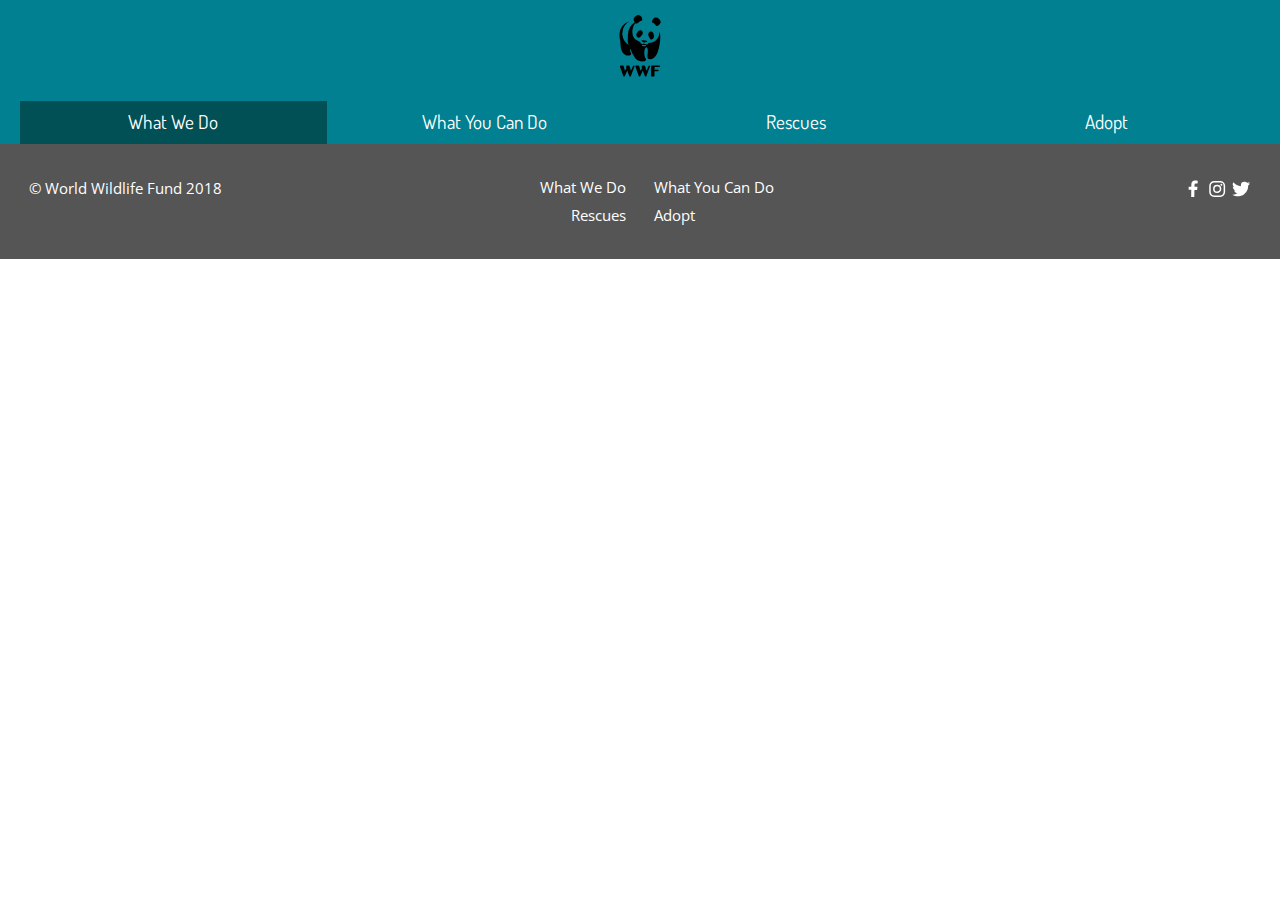
==== commit c3dc258e: "Add images and fix names" ====
--- a/index.html
+++ b/index.html
@@ -23,7 +23,7 @@
     <div>
       <nav>
         <ul class="list-group text-center push-0">
-          <li><a class="pad-t-1-4 pad-b-1-4" href="#">What We Do</a></li>
+          <li><a class="active pad-t-1-4 pad-b-1-4" href="index.html">What We Do</a></li>
           <li><a class="pad-t-1-4 pad-b-1-4" href="#">What You Can Do</a></li>
           <li><a class="pad-t-1-4 pad-b-1-4" href="rescues.html">Rescues</a></li>
           <li><a class="pad-t-1-4 pad-b-1-4" href="adopt.html">Adopt</a></li>
@@ -37,18 +37,18 @@
 
   <footer class="island grid">
     <div class="unit xs-1 s-1 m-1-4">
-      <p class="push-0"><small class="micro text-left">© World Wildlife Fund</small></p>
+      <p class="push-0"><small class="micro text-left">© World Wildlife Fund 2018</small></p>
     </div>
     <div class="unit xs-1 s-1 m-1-4 text-right">
       <ul class="list-group push-0 gutter-1-2">
-        <li class="micro"><a href="tour.html">What We Do</a></li>
-        <li class="micro"><a href="pricing.html">Rescues</a></li>
+        <li class="micro"><a href="index.html">What We Do</a></li>
+        <li class="micro"><a href="rescues.html">Rescues</a></li>
       </ul>
     </div>
     <div class="unit xs-1 s-1 m-1-4 text-left">
       <ul class="list-group push-0 gutter-1-2">
-        <li class="micro"><a href="contact.html">What You Can Do</a></li>
-        <li class="micro"><a href="sign-up.html">Adopt</a></li>
+        <li class="micro"><a href="#">What You Can Do</a></li>
+        <li class="micro"><a href="adopt.html">Adopt</a></li>
       </ul>
     </div>
     <div class="unit xs-1 s-1 m-1-4">
--- a/css/main.css
+++ b/css/main.css
@@ -1,5 +1,5 @@
 html {
-  font-family: 'Dosis', sans-serif;
+  font-family: Dosis, sans-serif;
 }
 
 h1, h2 {
@@ -7,7 +7,7 @@
 }
 
 p {
-  font-family: 'Open Sans', sans-serif;
+  font-family: "Open Sans", sans-serif;
 }
 
 header {
@@ -27,6 +27,10 @@
   transition: 1s;
 }
 
+nav li .active {
+  background-color: #005056;
+}
+
 footer {
   background-color: #555;
   color: white;
@@ -35,7 +39,7 @@
 footer a {
   text-decoration: none;
   color: white;
-  font-family: 'Open Sans', sans-serif;
+  font-family: "Open Sans", sans-serif;
 }
 
 .limit {
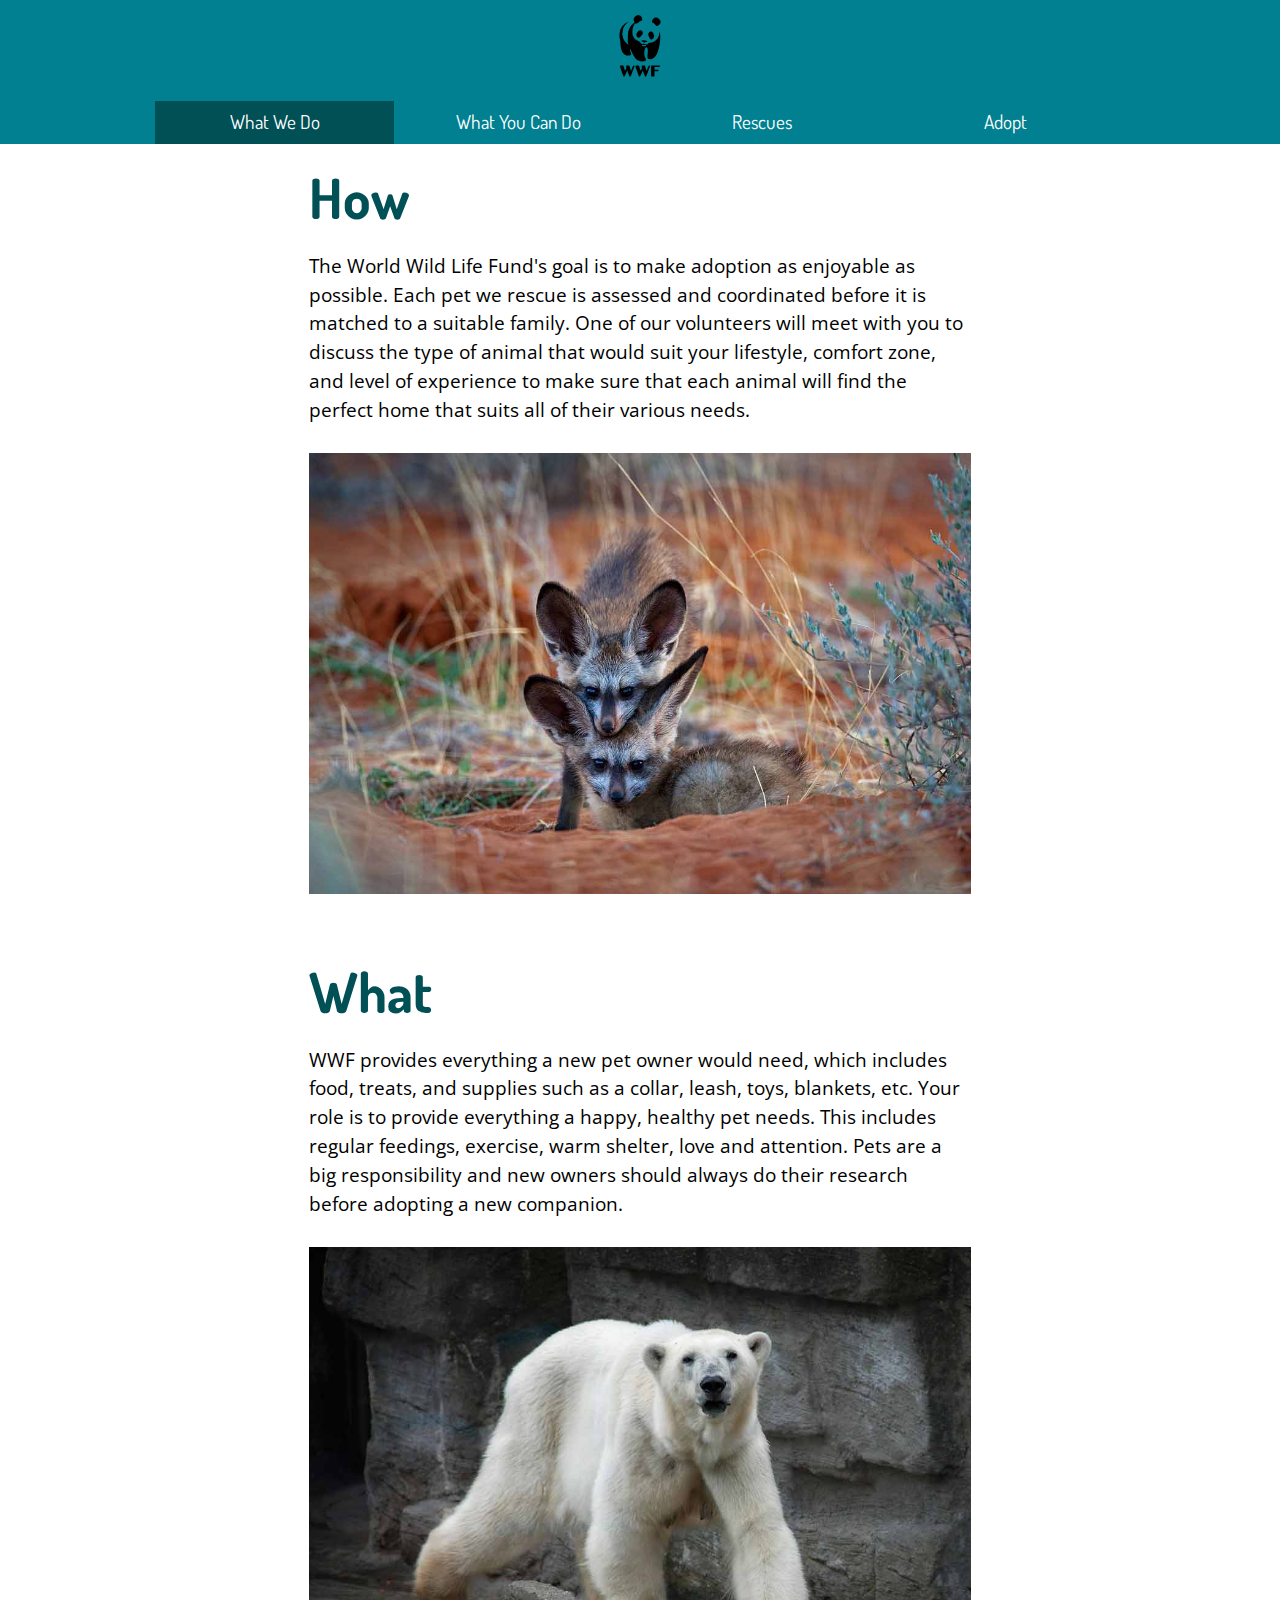
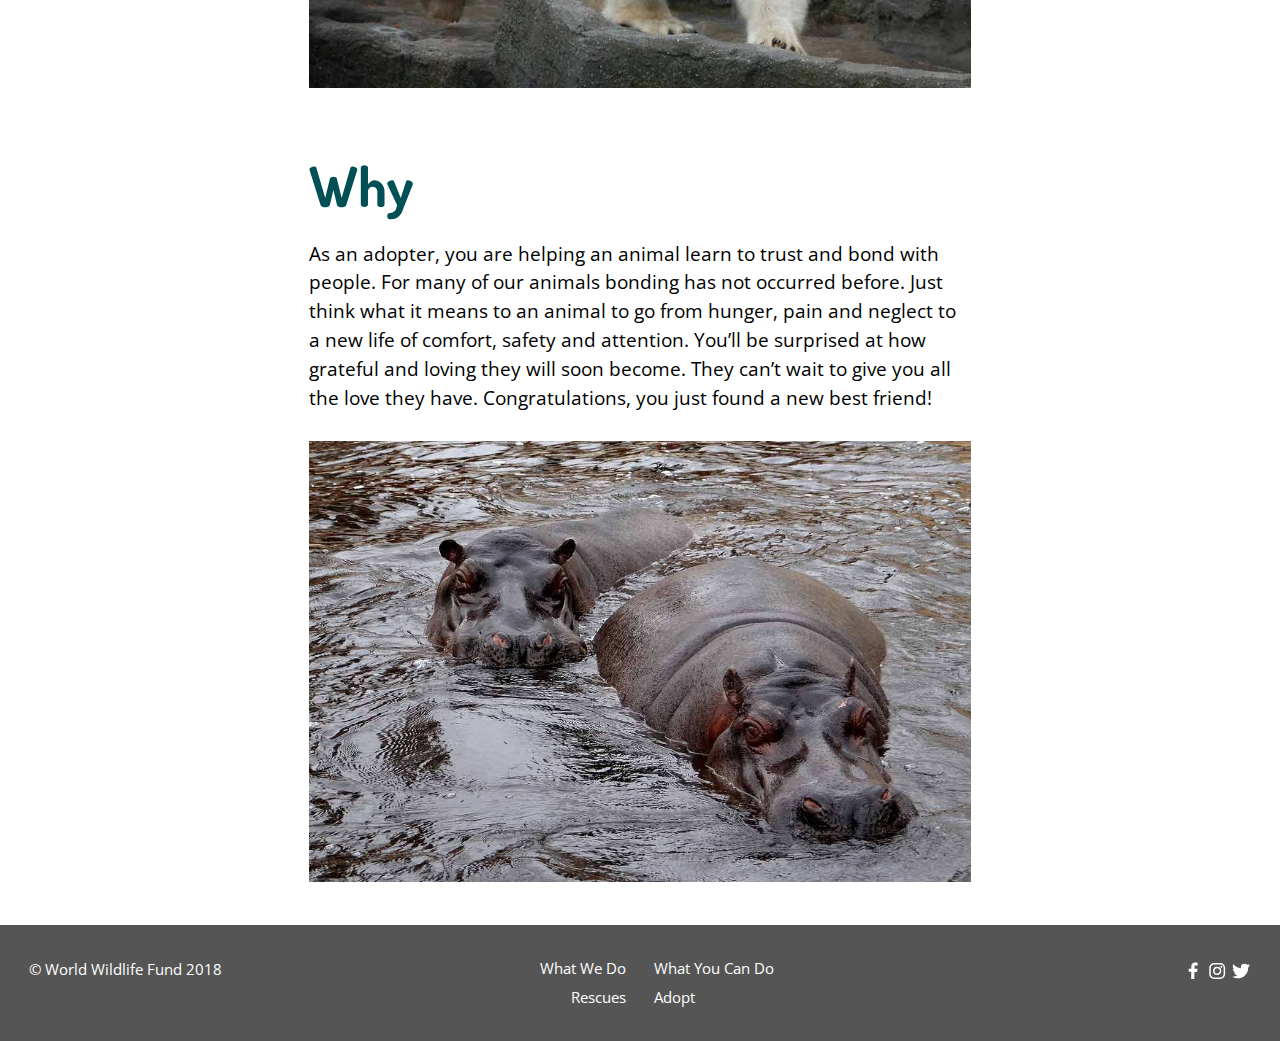
==== commit dbc98190: "Add content to the main page" ====
--- a/index.html
+++ b/index.html
@@ -21,7 +21,7 @@
       </a>
     </div>
     <div>
-      <nav>
+      <nav class="wrapper">
         <ul class="list-group text-center push-0">
           <li><a class="active pad-t-1-4 pad-b-1-4" href="index.html">What We Do</a></li>
           <li><a class="pad-t-1-4 pad-b-1-4" href="#">What You Can Do</a></li>
@@ -32,7 +32,28 @@
     </div>
   </header>
 
-  <main>
+  <main class="wrapper">
+    <section class="island-1-2 max-length">
+      <h1 class="push-1-2 tena">How</h1>
+      <p>The World Wild Life Fund's goal is to make adoption as enjoyable as possible. Each pet we rescue is assessed and coordinated before it is matched to a suitable family. One of our volunteers will meet with you to discuss the type of animal that would suit your lifestyle, comfort zone, and level of experience to make sure that each animal will find the perfect home that suits all of their various needs.</p>
+      <div class="embed embed-3by2 push">
+        <img class="embed-item" src="images/fennec.jpg" alt="">
+      </div>
+    </section>
+    <section class="island-1-2 max-length">
+      <h1 class="push-1-2 tena">What</h1>
+      <p>WWF provides everything a new pet owner would need, which includes food, treats, and supplies such as a collar, leash, toys, blankets, etc. Your role is to provide everything a happy, healthy pet needs. This includes regular feedings, exercise, warm shelter, love and attention. Pets are a big responsibility and new owners should always do their research before adopting a new companion.</p>
+      <div class="embed embed-3by2 push">
+        <img class="embed-item" src="images/polar-bear.jpg" alt="">
+      </div>
+    </section>
+    <section class="island-1-2 max-length">
+      <h1 class="push-1-2 tena">Why</h1>
+      <p>As an adopter, you are helping an animal learn to trust and bond with people. For many of our animals bonding has not occurred before. Just think what it means to an animal to go from hunger, pain and neglect to a new life of comfort, safety and attention. You’ll be surprised at how grateful and loving they will soon become. They can’t wait to give you all the love they have. Congratulations, you just found a new best friend!</p>
+      <div class="embed embed-3by2 push">
+        <img class="embed-item" src="images/hippo.jpg" alt="">
+      </div>
+    </section>
   </main>
 
   <footer class="island grid">
--- a/css/main.css
+++ b/css/main.css
@@ -105,7 +105,6 @@
     display: inline-block;
   }
 
-
 }
 
 @media only screen and (min-width: 60em) {
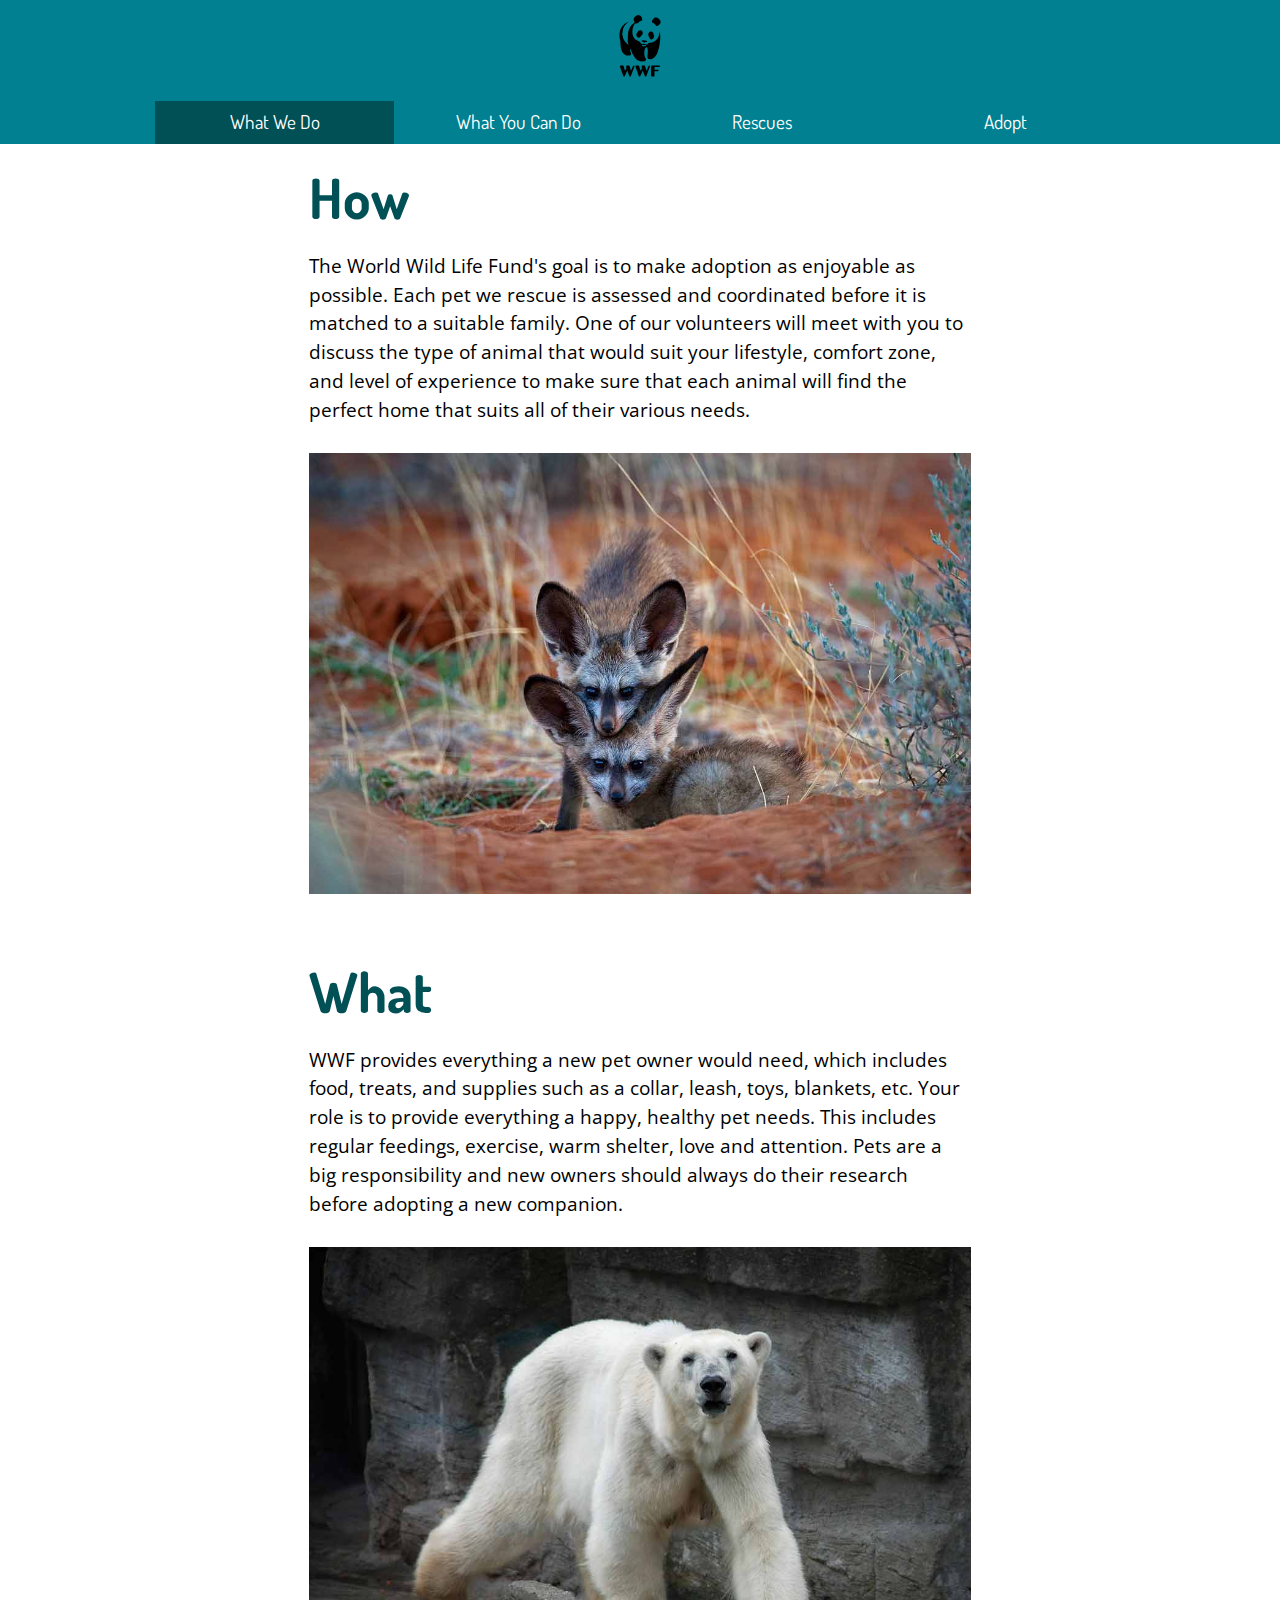
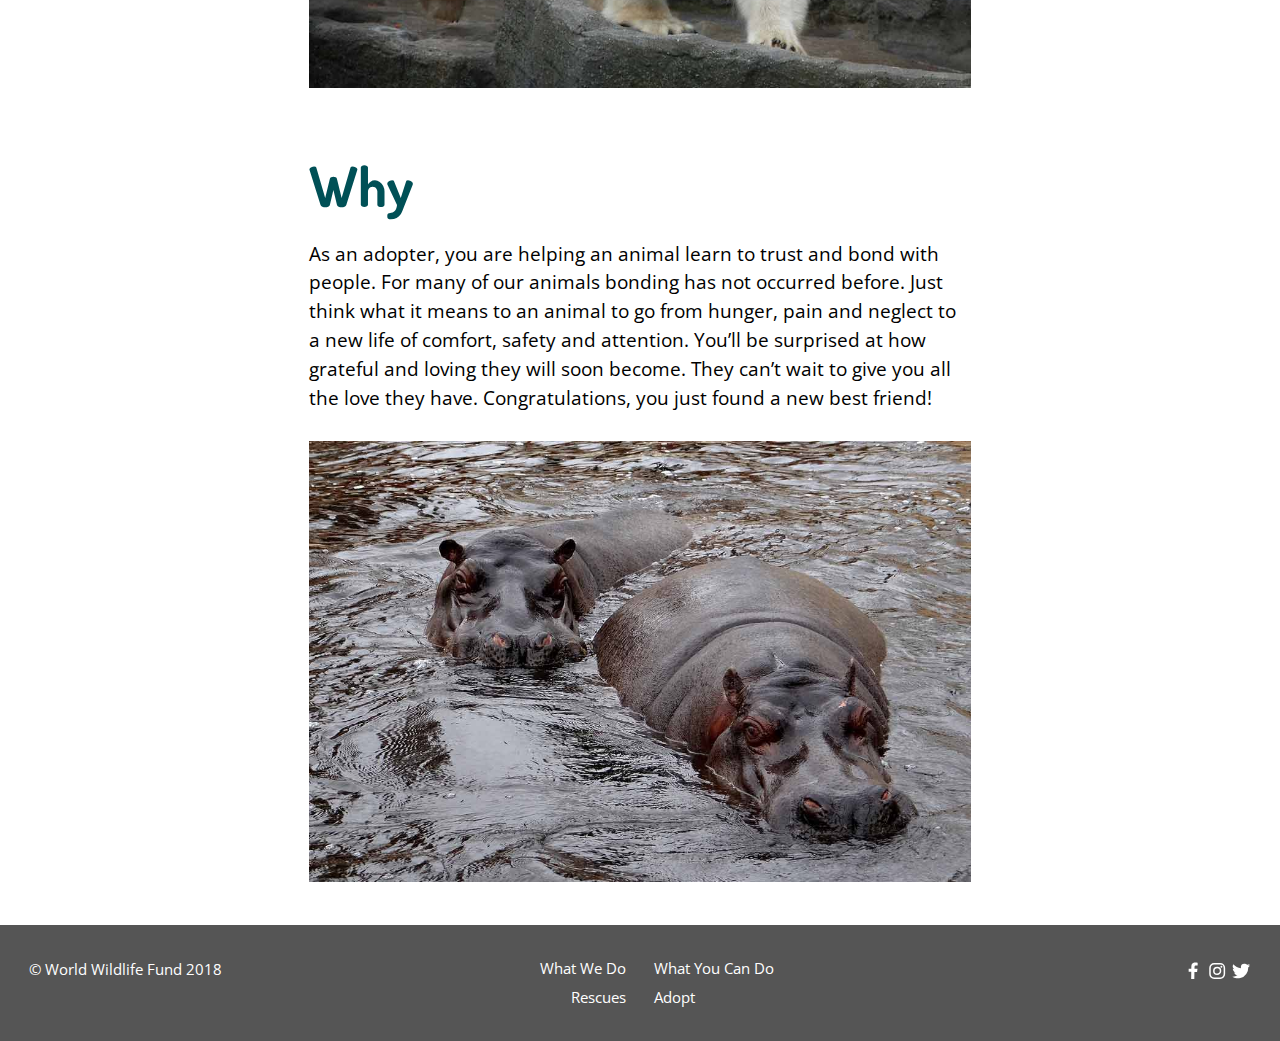
==== commit a811de7e: "Add text to rescues page" ====
--- a/index.html
+++ b/index.html
@@ -32,23 +32,24 @@
     </div>
   </header>
 
-  <main class="wrapper">
-    <section class="island-1-2 max-length">
-      <h1 class="push-1-2 tena">How</h1>
+  <main class="max-length">
+    <h1 class="hidden">What We Do</h1>
+    <section class="island-1-2">
+      <h2 class="push-1-2 tena">How</h2>
       <p>The World Wild Life Fund's goal is to make adoption as enjoyable as possible. Each pet we rescue is assessed and coordinated before it is matched to a suitable family. One of our volunteers will meet with you to discuss the type of animal that would suit your lifestyle, comfort zone, and level of experience to make sure that each animal will find the perfect home that suits all of their various needs.</p>
       <div class="embed embed-3by2 push">
         <img class="embed-item" src="images/fennec.jpg" alt="">
       </div>
     </section>
-    <section class="island-1-2 max-length">
-      <h1 class="push-1-2 tena">What</h1>
+    <section class="island-1-2">
+      <h2 class="push-1-2 tena">What</h2>
       <p>WWF provides everything a new pet owner would need, which includes food, treats, and supplies such as a collar, leash, toys, blankets, etc. Your role is to provide everything a happy, healthy pet needs. This includes regular feedings, exercise, warm shelter, love and attention. Pets are a big responsibility and new owners should always do their research before adopting a new companion.</p>
       <div class="embed embed-3by2 push">
         <img class="embed-item" src="images/polar-bear.jpg" alt="">
       </div>
     </section>
-    <section class="island-1-2 max-length">
-      <h1 class="push-1-2 tena">Why</h1>
+    <section class="island-1-2">
+      <h2 class="push-1-2 tena">Why</h2>
       <p>As an adopter, you are helping an animal learn to trust and bond with people. For many of our animals bonding has not occurred before. Just think what it means to an animal to go from hunger, pain and neglect to a new life of comfort, safety and attention. You’ll be surprised at how grateful and loving they will soon become. They can’t wait to give you all the love they have. Congratulations, you just found a new best friend!</p>
       <div class="embed embed-3by2 push">
         <img class="embed-item" src="images/hippo.jpg" alt="">
--- a/css/modules.css
+++ b/css/modules.css
@@ -1299,4 +1299,5 @@
   }
 
   /* End HTML5 Boilerplate code */
-}
+
+}
--- a/css/main.css
+++ b/css/main.css
@@ -10,8 +10,19 @@
   font-family: "Open Sans", sans-serif;
 }
 
+footer {
+  background-color: #555;
+  color: white;
+}
+
+footer a {
+  text-decoration: none;
+  color: white;
+  font-family: "Open Sans", sans-serif;
+}
+
 header {
-background-color: #008090;
+  background-color: #008090;
 }
 
 header nav a {
@@ -29,17 +40,6 @@
 
 nav li .active {
   background-color: #005056;
-}
-
-footer {
-  background-color: #555;
-  color: white;
-}
-
-footer a {
-  text-decoration: none;
-  color: white;
-  font-family: "Open Sans", sans-serif;
 }
 
 .limit {
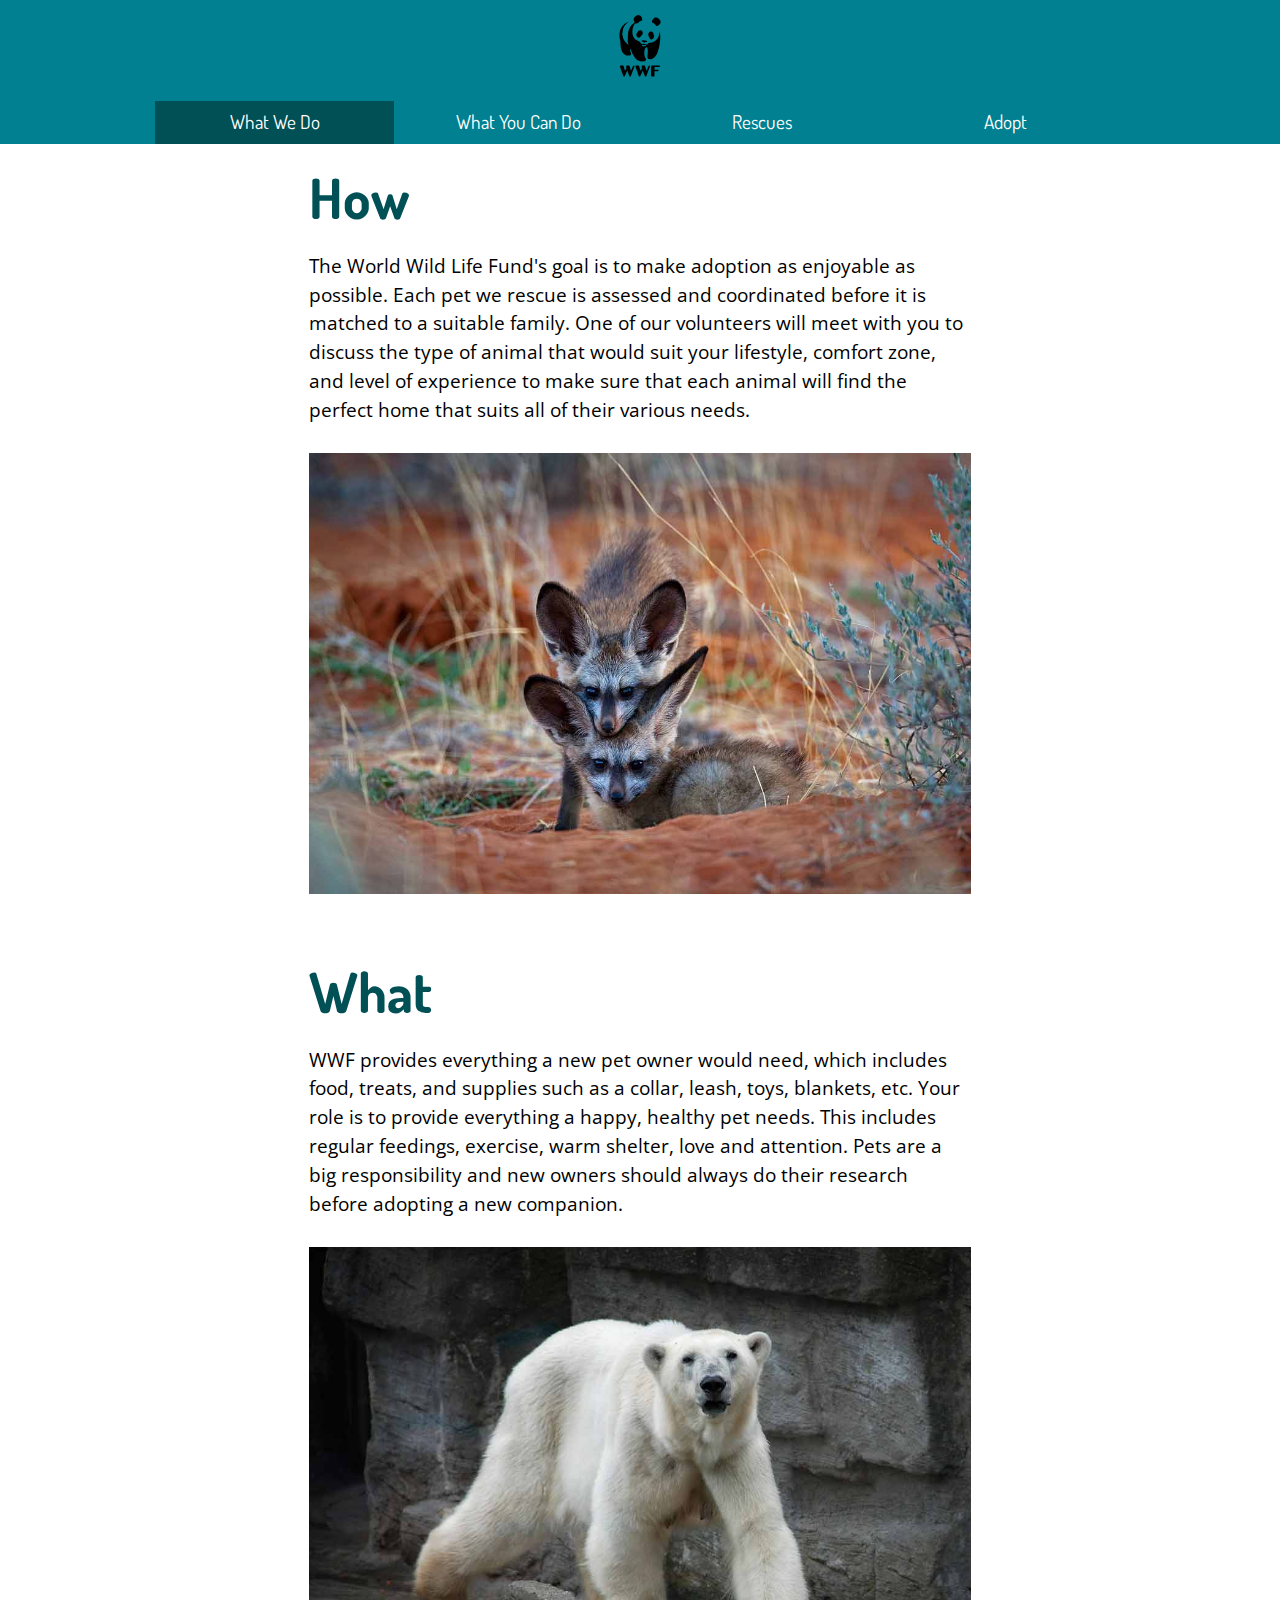
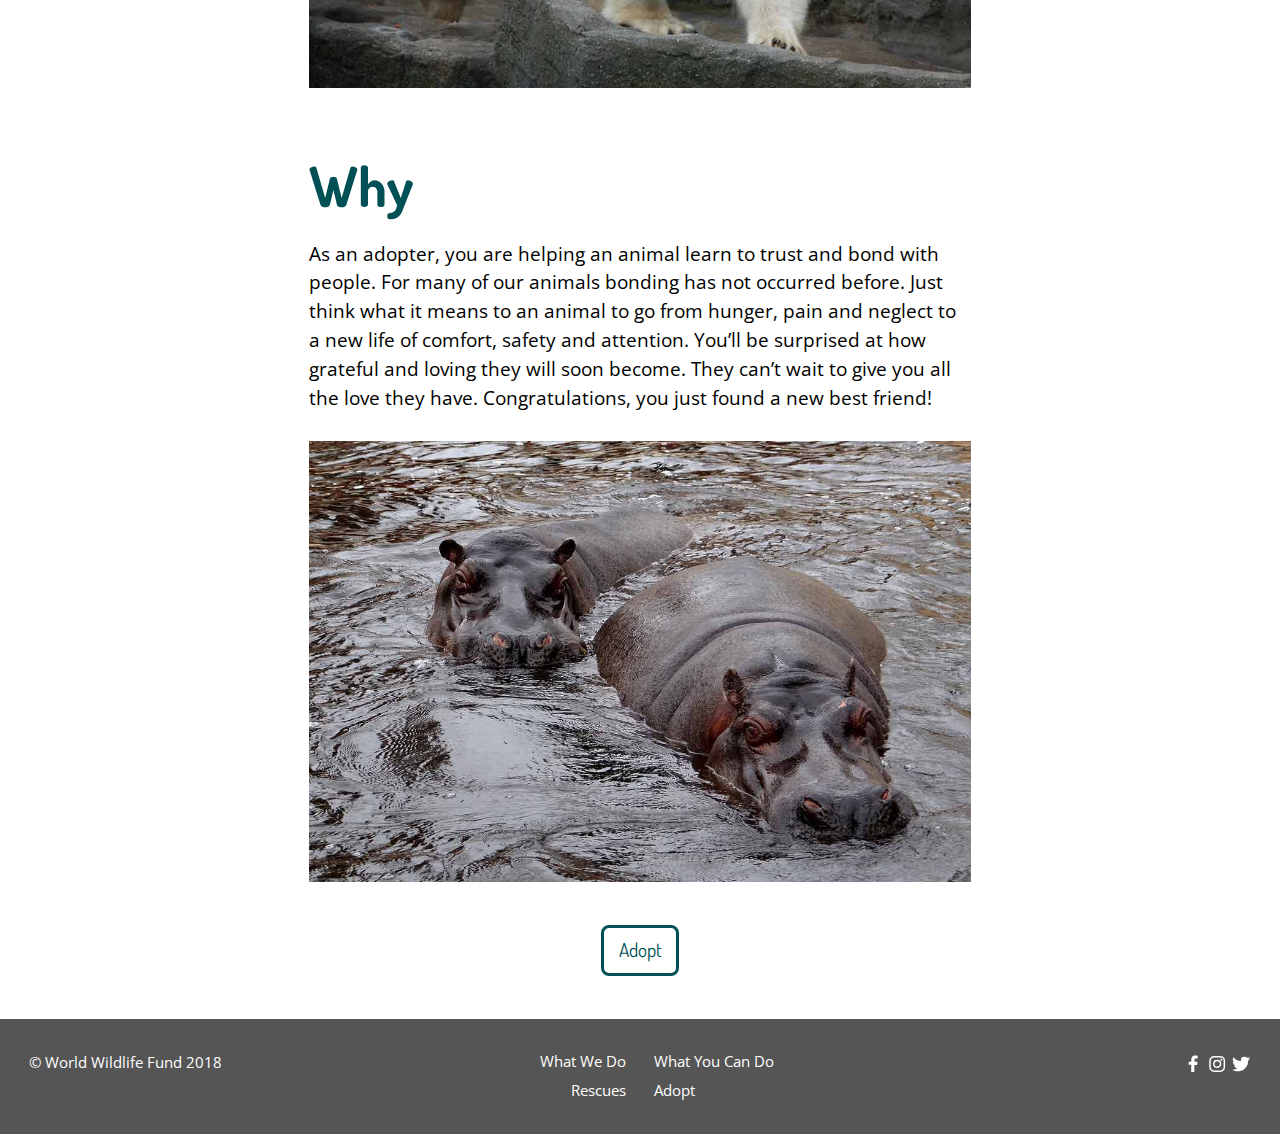
==== commit 1b0987e3: "Fix the form and add adoption buttons" ====
--- a/index.html
+++ b/index.html
@@ -14,17 +14,22 @@
 </head>
 <body>
 
-  <header>
+  <ul class="skip-links">
+    <li><a href="#nav">Skip to navigation</a></li>
+    <li><a href="#main">Skip to the main content</a></li>
+  </ul>
+
+  <header role="banner">
     <div class="push-1-2 pad-t-1-2 text-center">
       <a href="index.html">
-        <img class="i-64" src="images/wwf-logo.svg" alt="">
+        <img class="i-64" src="images/wwf-logo.svg" alt="WWF Logo">
       </a>
     </div>
     <div>
-      <nav class="wrapper">
+      <nav role="navigation" id="nav" tabindex="0" class="wrapper">
         <ul class="list-group text-center push-0">
           <li><a class="active pad-t-1-4 pad-b-1-4" href="index.html">What We Do</a></li>
-          <li><a class="pad-t-1-4 pad-b-1-4" href="#">What You Can Do</a></li>
+          <li><a class="pad-t-1-4 pad-b-1-4" href="index.html">What You Can Do</a></li>
           <li><a class="pad-t-1-4 pad-b-1-4" href="rescues.html">Rescues</a></li>
           <li><a class="pad-t-1-4 pad-b-1-4" href="adopt.html">Adopt</a></li>
         </ul>
@@ -32,7 +37,7 @@
     </div>
   </header>
 
-  <main class="max-length">
+  <main role="main" id="main" tabindex="0" class="max-length">
     <h1 class="hidden">What We Do</h1>
     <section class="island-1-2">
       <h2 class="push-1-2 tena">How</h2>
@@ -51,13 +56,16 @@
     <section class="island-1-2">
       <h2 class="push-1-2 tena">Why</h2>
       <p>As an adopter, you are helping an animal learn to trust and bond with people. For many of our animals bonding has not occurred before. Just think what it means to an animal to go from hunger, pain and neglect to a new life of comfort, safety and attention. You’ll be surprised at how grateful and loving they will soon become. They can’t wait to give you all the love they have. Congratulations, you just found a new best friend!</p>
-      <div class="embed embed-3by2 push">
+      <div class="embed embed-3by2 push-1-2">
         <img class="embed-item" src="images/hippo.jpg" alt="">
       </div>
     </section>
+    <div class="island-1-2 text-center push">
+      <a class="btn btn-light" href="adopt.html">Adopt</a>
+    </div>
   </main>
 
-  <footer class="island grid">
+  <footer role="contentinfo" class="island grid">
     <div class="unit xs-1 s-1 m-1-4">
       <p class="push-0"><small class="micro text-left">© World Wildlife Fund 2018</small></p>
     </div>
@@ -69,7 +77,7 @@
     </div>
     <div class="unit xs-1 s-1 m-1-4 text-left">
       <ul class="list-group push-0 gutter-1-2">
-        <li class="micro"><a href="#">What You Can Do</a></li>
+        <li class="micro"><a href="index.html">What You Can Do</a></li>
         <li class="micro"><a href="adopt.html">Adopt</a></li>
       </ul>
     </div>
--- a/css/modules.css
+++ b/css/modules.css
@@ -1,7 +1,7 @@
 /*
  * Modulifier || Code released under the UNLICENSE
  * Code under other copyrights & licenses listed below.
- * https://modulifier.web-dev.tools/#responsive;images;list-group;embed;media-object;icons;hidden;positioning;nice-lists;forms;buttons;accessibility;print
+ * https://modulifier.web-dev.tools/#responsive;images;list-group;embed;icons;hidden;forms;buttons;accessibility
  */
 
 @-moz-viewport { width: device-width; scale: 1; }
@@ -49,6 +49,10 @@
   vertical-align: baseline;
 }
 
+.inline-block, .ib {
+  display: inline-block;
+}
+
 template {
   display: none;
 }
@@ -209,27 +213,6 @@
   width: 100%;
 }
 
-.media {
-  overflow: hidden;
-}
-
-.media-img, .media__img {
-  float: left;
-}
-
-.media-img-reversed, .media__img--reversed {
-  float: right;
-}
-
-.media-img-stacked, .media__img--stacked {
-  float: none;
-}
-
-.media-body, .media__body {
-  overflow: hidden;
-  min-width: 12em; /* Slightly less than 200px, responsiveness built in */
-}
-
 .icon {
   display: inline-block;
   position: relative;
@@ -364,295 +347,6 @@
   overflow-x: auto;
   overflow-y: hidden;
   -webkit-overflow-scrolling: touch;
-}
-
-.clearfix::after {
-  content: " ";
-  display: block;
-  clear: both;
-}
-
-.left {
-  float: left;
-}
-
-.right {
-  float: right;
-}
-
-.center-text,
-.center-flow {
-  text-align: center;
-}
-
-.center-block {
-  margin-left: auto;
-  margin-right: auto;
-}
-
-.no-auto-margins,
-.not-centered {
-  /* stylelint-disable declaration-no-important */
-  margin-left: 0 !important;
-  margin-right: 0 !important;
-  /* stylelint-enable */
-}
-
-.center-content,
-.center-content-vertical,
-.center-contents,
-.center-contents-vertical {
-  display: -webkit-flex;
-  display: -ms-flexbox;
-  display: flex;
-  -webkit-justify-content: center;
-  -ms-flex-pack: center;
-  justify-content: center;
-  -webkit-align-items: center;
-  -ms-flex-align: center;
-  align-items: center;
-  -webkit-align-content: center;
-  -ms-flex-line-pack: center;
-  align-content: center;
-  -webkit-flex-direction: column wrap;
-  -ms-flex-direction: column wrap;
-  flex-flow: column wrap;
-}
-
-.center-content-start,
-.center-content-vertical-start,
-.center-contents-start,
-.center-contents-vertical-start {
-  display: -webkit-flex;
-  display: -ms-flexbox;
-  display: flex;
-  -webkit-justify-content: center;
-  -ms-flex-pack: center;
-  justify-content: center;
-  -webkit-flex-direction: column wrap;
-  -ms-flex-direction: column wrap;
-  flex-flow: column wrap;
-}
-
-.center-content-horizontal,
-.center-contents-horizontal {
-  display: -webkit-flex;
-  display: -ms-flexbox;
-  display: flex;
-  -webkit-justify-content: center;
-  -ms-flex-pack: center;
-  justify-content: center;
-  -webkit-align-items: center;
-  -ms-flex-align: center;
-  align-items: center;
-  -webkit-align-content: center;
-  -ms-flex-line-pack: center;
-  align-content: center;
-  -webkit-flex-direction: row wrap;
-  -ms-flex-direction: row wrap;
-  flex-flow: row wrap;
-}
-
-.inline {
-  display: inline;
-}
-
-.block {
-  display: block;
-}
-
-.inline-block, .ib {
-  display: inline-block;
-}
-
-.valign-top {
-  vertical-align: top;
-}
-
-.valign-bottom {
-  vertical-align: bottom;
-}
-
-.valign-middle {
-  vertical-align: middle;
-}
-
-.fixed {
-  position: fixed;
-}
-
-.relative {
-  position: relative;
-}
-
-[class*="pin-"],
-.absolute {
-  position: absolute;
-}
-
-.static {
-  position: static;
-}
-
-.zindex-1 {
-  z-index: 1;
-}
-
-.zindex-2 {
-  z-index: 2;
-}
-
-.zindex-3 {
-  z-index: 3;
-}
-
-.zindex-1000 {
-  z-index: 1000;
-}
-
-.pin-top-left,
-.pin-left-top,
-.pin-tl,
-.pin-lt {
-  top: 0;
-  left: 0;
-}
-
-.pin-top-right,
-.pin-right-top,
-.pin-tr,
-.pin-rt {
-  top: 0;
-  right: 0;
-}
-
-.pin-bottom-left,
-.pin-left-bottom,
-.pin-bl,
-.pin-lb {
-  bottom: 0;
-  left: 0;
-}
-
-.pin-bottom-right,
-.pin-right-bottom,
-.pin-br,
-.pin-rb {
-  bottom: 0;
-  right: 0;
-}
-
-.pin-top-center,
-.pin-center-top,
-.pin-tc,
-.pin-ct {
-  left: 50%;
-  top: 0;
-  transform: translateX(-50%);
-}
-
-.pin-bottom-center,
-.pin-center-bottom,
-.pin-bc,
-.pin-cb {
-  bottom: 0;
-  left: 50%;
-  transform: translateX(-50%);
-}
-
-.pin-center-left,
-.pin-left-center,
-.pin-cl,
-.pin-lc {
-  left: 0;
-  top: 50%;
-  transform: translateY(-50%);
-}
-
-.pin-center-right,
-.pin-right-center,
-.pin-cr,
-.pin-rc {
-  right: 0;
-  top: 50%;
-  transform: translateY(-50%);
-}
-
-.pin-center, .pin-c {
-  left: 50%;
-  top: 50%;
-  transform: translate(-50%, -50%);
-}
-
-.width-quarter, .w-1-4 {
-  width: 25%;
-}
-
-.width-half, .w-1-2 {
-  width: 50%;
-}
-
-.width-full, .w-1 {
-  width: 100%;
-}
-
-.height-quarter, .h-1-4 {
-  height: 25%;
-}
-
-.height-half, .h-1-2 {
-  height: 50%;
-}
-
-.height-full, .h-1 {
-  height: 100%;
-}
-
-.height-win-quarter, .h-w-1-4 {
-  height: 25vh;
-  max-height: 46em;
-}
-
-.height-win-half, .h-w-1-2 {
-  height: 50vh;
-  max-height: 46em;
-}
-
-.height-win-full, .h-w-1 {
-  height: 100vh;
-  max-height: 46em;
-}
-
-ul {
-  list-style-type: none;
-}
-
-ul > li::before {
-  content: "·";
-  float: left;
-  margin-left: -1.6em;
-  width: 1.3em;
-  text-align: right;
-}
-
-ol {
-  counter-reset: ol-simple-numbers;
-  list-style-type: none;
-}
-
-ol > li::before {
-  float: left;
-  margin-left: -1.6em;
-  width: 1.3em;
-  counter-increment: ol-simple-numbers;
-  content: counter(ol-simple-numbers);
-  text-align: right;
-}
-
-.list-group > li::before,
-.list-group-inline > li::before,
-.list-group--inline > li::before {
-  content: none;
 }
 
 /* stylelint-disable no-descending-specificity */
@@ -1152,152 +846,3 @@
 [aria-disabled] {
   cursor: default;
 }
-
-.print-only {
-  display: none;
-  visibility: hidden;
-}
-
-.page-break-before {
-  page-break-before: always;
-}
-
-.page-break-after {
-  page-break-after: always;
-}
-
-.no-page-break-inside {
-  page-break-inside: avoid;
-}
-
-@media print {
-
-  /* stylelint-disable declaration-no-important */
-
-  .no-print {
-    display: none !important;
-    visibility: hidden !important;
-  }
-
-  .print-only,
-  .force-print {
-    display: block !important;
-    visibility: visible !important;
-  }
-
-  /* stylelint-enable */
-
-  .visually-hidden.force-print {
-    height: auto;
-    margin: 0;
-    overflow: visible;
-    padding: 0;
-    position: static;
-    width: auto;
-    border: 0;
-    clip: initial;
-    clip-path: none;
-  }
-
-  /*
-   * (c) Fabien Sa || MIT License
-   *     http://bafs.github.io/Gutenberg/
-   */
-
-  table,
-  blockquote,
-  pre,
-  code,
-  figure,
-  li,
-  hr,
-  ul,
-  ol,
-  a,
-  tr {
-    page-break-inside: avoid;
-  }
-
-  h1, h2, h3, h4, h5, h6, p, a {
-    orphans: 3;
-    widows: 3;
-  }
-
-  h1,
-  h2,
-  h3,
-  h4,
-  h5,
-  h6 {
-    page-break-after: avoid;
-    page-break-inside: avoid;
-  }
-
-  h1 + p,
-  h2 + p,
-  h3 + p,
-  h4 + p,
-  h5 + p,
-  h6 + p {
-    page-break-before: avoid;
-  }
-
-  img {
-    page-break-after: auto;
-    page-break-before: auto;
-    page-break-inside: avoid;
-  }
-
-  /* stylelint-disable declaration-no-important */
-
-  pre {
-    white-space: pre-wrap !important;
-    word-wrap: break-word;
-  }
-
-  /* stylelint-enable */
-
-  /* End Gutenberg code */
-
-  /*
-   * (c) HTML5 Boilerplate || MIT License
-   *     https://html5boilerplate.com/
-   */
-
-  /* stylelint-disable declaration-no-important */
-
-  *, *::before, *::after, *::first-letter, *::first-line {
-    background: none transparent !important;
-    color: #000 !important;
-    box-shadow: none !important;
-    text-shadow: none !important;
-  }
-
-  /* stylelint-enable */
-
-  a, a:visited {
-    text-decoration: underline;
-  }
-
-  a[href]::after {
-    content: " (" attr(href) ")";
-  }
-
-  abbr[title]::after {
-    content: " (" attr(title) ")";
-  }
-
-  a[href^="#"]::after,
-  a[href^="javascript:"]::after,
-  a.no-print-href::after,
-  a.href-no-print::after {
-    content: "";
-  }
-
-  thead {
-    display: table-header-group;
-  }
-
-  /* End HTML5 Boilerplate code */
-
-}
--- a/css/grid.css
+++ b/css/grid.css
@@ -16,29 +16,6 @@
   flex-flow: row wrap;
 }
 
-.grid-bottom {
-  -webkit-align-items: flex-end;
-  -ms-align-items: flex-end;
-  align-items: flex-end;
-}
-
-.grid-middle {
-  -webkit-align-items: center;
-  -ms-align-items: center;
-  align-items: center;
-}
-
-.grid-stretch {
-  -webkit-align-items: stretch;
-  -ms-align-items: stretch;
-  align-items: stretch;
-}
-
-.opera-only :-o-prefocus,
-.grid {
-  word-spacing: -.43em;
-}
-
 .unit {
   letter-spacing: normal;
   text-rendering: auto;
@@ -48,92 +25,6 @@
   visibility: visible;
 }
 
-.grid-bottom .unit {
-  vertical-align: bottom;
-}
-
-.grid-middle .unit {
-  vertical-align: middle;
-}
-
-[class*="unit-push-"],
-[class*="unit-pull-"] {
-  position: relative;
-}
-
-.unit-content-distribute {
-  display: -ms-flexbox;
-  display: -webkit-flex;
-  display: flex;
-  -ms-flex-direction: column;
-  -webkit-flex-direction: column;
-  flex-direction: column;
-  -ms-flex-pack: justify;
-  -webkit-justify-content: space-between;
-  justify-content: space-between;
-}
-
-.unit-content-center,
-.unit-content-center-vertical {
-  display: -webkit-flex;
-  display: -ms-flexbox;
-  display: flex;
-  -webkit-justify-content: center;
-  -ms-flex-pack: center;
-  justify-content: center;
-  -webkit-align-items: center;
-  -ms-flex-align: center;
-  align-items: center;
-  -webkit-align-content: center;
-  -ms-flex-line-pack: center;
-  align-content: center;
-  -webkit-flex-direction: column wrap;
-  -ms-flex-direction: column wrap;
-  flex-flow: column wrap;
-}
-
-.unit-content-center-horizontal {
-  display: -webkit-flex;
-  display: -ms-flexbox;
-  display: flex;
-  -webkit-justify-content: center;
-  -ms-flex-pack: center;
-  justify-content: center;
-  -webkit-align-items: center;
-  -ms-flex-align: center;
-  align-items: center;
-  -webkit-align-content: center;
-  -ms-flex-line-pack: center;
-  align-content: center;
-  -webkit-flex-direction: row wrap;
-  -ms-flex-direction: row wrap;
-  flex-flow: row wrap;
-}
-
-.content-fill,
-.content-stretch {
-  -ms-flex-grow: 2;
-  -webkit-flex-grow: 2;
-  flex-grow: 2;
-  max-width: 100%; /* @bugfix: IE 10, 11 */
-}
-
-.content-shrink {
-  -ms-align-self: center;
-  -webkit-align-self: center;
-  align-self: center;
-}
-
-.unit-xs-hidden,
-.xs-0 {
-  display: none;
-  visibility: hidden;
-}
-
-.unit-xs-centered {
-  margin: 0 auto;
-}
-
 .unit-xs-1,
 .xs-1 {
   display: block;
@@ -141,135 +32,7 @@
   width: 100%;
 }
 
-.unit-xs-1-2,
-.xs-1-2 {
-  width: 50%;
-}
-
-.unit-xs-1-3,
-.xs-1-3 {
-  width: 33.3333%;
-}
-
-.unit-xs-2-3,
-.xs-2-3 {
-  width: 66.6667%;
-}
-
-.unit-xs-1-4,
-.xs-1-4 {
-  width: 25%;
-}
-
-.unit-xs-3-4,
-.xs-3-4 {
-  width: 75%;
-}
-
-.unit-xs-1-2,
-.xs-1-2,
-.unit-xs-1-3,
-.xs-1-3,
-.unit-xs-2-3,
-.xs-2-3,
-.unit-xs-1-4,
-.xs-1-4,
-.unit-xs-3-4,
-.xs-3-4 {
-  display: inline-block;
-  visibility: visible;
-}
-
-.unit-xs-1-2[class*="-content-"],
-.xs-1-2[class*="-content-"],
-.unit-xs-1-3[class*="-content-"],
-.xs-1-3[class*="-content-"],
-.unit-xs-2-3[class*="-content-"],
-.xs-2-3[class*="-content-"],
-.unit-xs-1-4[class*="-content-"],
-.xs-1-4[class*="-content-"],
-.unit-xs-3-4[class*="-content-"],
-.xs-3-4[class*="-content-"] {
-  display: -webkit-flex;
-  display: -ms-flexbox;
-  display: flex;
-}
-
-.unit-xs-content-distribute,
-.xs-content-distribute {
-  display: -ms-flexbox;
-  display: -webkit-flex;
-  display: flex;
-  -ms-flex-direction: column;
-  -webkit-flex-direction: column;
-  flex-direction: column;
-  -ms-flex-pack: justify;
-  -webkit-justify-content: space-between;
-  justify-content: space-between;
-}
-
-.unit-xs-content-center,
-.unit-xs-content-center-vertical {
-  display: -webkit-flex;
-  display: -ms-flexbox;
-  display: flex;
-  -webkit-justify-content: center;
-  -ms-flex-pack: center;
-  justify-content: center;
-  -webkit-align-items: center;
-  -ms-flex-align: center;
-  align-items: center;
-  -webkit-align-content: center;
-  -ms-flex-line-pack: center;
-  align-content: center;
-  -webkit-flex-direction: column wrap;
-  -ms-flex-direction: column wrap;
-  flex-flow: column wrap;
-}
-
-.unit-xs-content-center-horizontal {
-  display: -webkit-flex;
-  display: -ms-flexbox;
-  display: flex;
-  -webkit-justify-content: center;
-  -ms-flex-pack: center;
-  justify-content: center;
-  -webkit-align-items: center;
-  -ms-flex-align: center;
-  align-items: center;
-  -webkit-align-content: center;
-  -ms-flex-line-pack: center;
-  align-content: center;
-  -webkit-flex-direction: row wrap;
-  -ms-flex-direction: row wrap;
-  flex-flow: row wrap;
-}
-
-.xs-content-fill,
-.xs-content-stretch {
-  -ms-flex-grow: 2;
-  -webkit-flex-grow: 2;
-  flex-grow: 2;
-  max-width: 100%; /* @bugfix: IE 10, 11 */
-}
-
-.xs-content-shrink {
-  -ms-align-self: center;
-  -webkit-align-self: center;
-  align-self: center;
-}
-
 @media only screen and (min-width: 25em) {
-
-  .unit-s-hidden,
-  .s-0 {
-    display: none;
-    visibility: hidden;
-  }
-
-  .unit-s-centered {
-    margin: 0 auto;
-  }
 
   .unit-s-1,
   .s-1 {
@@ -278,137 +41,9 @@
     width: 100%;
   }
 
-  .unit-s-1-2,
-  .s-1-2 {
-    width: 50%;
-  }
-
-  .unit-s-1-3,
-  .s-1-3 {
-    width: 33.3333%;
-  }
-
-  .unit-s-2-3,
-  .s-2-3 {
-    width: 66.6667%;
-  }
-
-  .unit-s-1-4,
-  .s-1-4 {
-    width: 25%;
-  }
-
-  .unit-s-3-4,
-  .s-3-4 {
-    width: 75%;
-  }
-
-  .unit-s-1-2,
-  .s-1-2,
-  .unit-s-1-3,
-  .s-1-3,
-  .unit-s-2-3,
-  .s-2-3,
-  .unit-s-1-4,
-  .s-1-4,
-  .unit-s-3-4,
-  .s-3-4 {
-    display: inline-block;
-    visibility: visible;
-  }
-
-  .unit-s-1-2[class*="-content-"],
-  .s-1-2[class*="-content-"],
-  .unit-s-1-3[class*="-content-"],
-  .s-1-3[class*="-content-"],
-  .unit-s-2-3[class*="-content-"],
-  .s-2-3[class*="-content-"],
-  .unit-s-1-4[class*="-content-"],
-  .s-1-4[class*="-content-"],
-  .unit-s-3-4[class*="-content-"],
-  .s-3-4[class*="-content-"] {
-    display: -webkit-flex;
-    display: -ms-flexbox;
-    display: flex;
-  }
-
-  .unit-s-content-distribute,
-  .s-content-distribute {
-    display: -ms-flexbox;
-    display: -webkit-flex;
-    display: flex;
-    -ms-flex-direction: column;
-    -webkit-flex-direction: column;
-    flex-direction: column;
-    -ms-flex-pack: justify;
-    -webkit-justify-content: space-between;
-    justify-content: space-between;
-  }
-
-  .unit-s-content-center,
-  .unit-s-content-center-vertical {
-    display: -webkit-flex;
-    display: -ms-flexbox;
-    display: flex;
-    -webkit-justify-content: center;
-    -ms-flex-pack: center;
-    justify-content: center;
-    -webkit-align-items: center;
-    -ms-flex-align: center;
-    align-items: center;
-    -webkit-align-content: center;
-    -ms-flex-line-pack: center;
-    align-content: center;
-    -webkit-flex-direction: column wrap;
-    -ms-flex-direction: column wrap;
-    flex-flow: column wrap;
-  }
-
-  .unit-s-content-center-horizontal {
-    display: -webkit-flex;
-    display: -ms-flexbox;
-    display: flex;
-    -webkit-justify-content: center;
-    -ms-flex-pack: center;
-    justify-content: center;
-    -webkit-align-items: center;
-    -ms-flex-align: center;
-    align-items: center;
-    -webkit-align-content: center;
-    -ms-flex-line-pack: center;
-    align-content: center;
-    -webkit-flex-direction: row wrap;
-    -ms-flex-direction: row wrap;
-    flex-flow: row wrap;
-  }
-
-  .s-content-fill,
-  .s-content-stretch {
-    -ms-flex-grow: 2;
-    -webkit-flex-grow: 2;
-    flex-grow: 2;
-    max-width: 100%; /* @bugfix: IE 10, 11 */
-  }
-
-  .s-content-shrink {
-    -ms-align-self: center;
-    -webkit-align-self: center;
-    align-self: center;
-  }
-
 }
 
 @media only screen and (min-width: 38em) {
-
-  .unit-m-hidden,
-  .m-0 {
-    display: none;
-    visibility: hidden;
-  }
-
-  .unit-m-centered {
-    margin: 0 auto;
-  }
 
   .unit-m-1,
   .m-1 {
@@ -417,98 +52,14 @@
     width: 100%;
   }
 
-  .unit-offset-m-0 {
-    margin-left: 0;
-  }
-
-  .unit-push-m-0,
-  .unit-pull-m-0 {
-    left: 0;
-  }
-
   .unit-m-1-2,
   .m-1-2 {
     width: 50%;
   }
 
-  .unit-offset-m-1-2 {
-    margin-left: 50%;
-  }
-
-  .unit-push-m-1-2 {
-    left: 50%;
-  }
-
-  .unit-pull-m-1-2 {
-    left: -50%;
-  }
-
-  .unit-m-1-3,
-  .m-1-3 {
-    width: 33.3333%;
-  }
-
-  .unit-offset-m-1-3 {
-    margin-left: 33.3333%;
-  }
-
-  .unit-push-m-1-3 {
-    left: 33.3333%;
-  }
-
-  .unit-pull-m-1-3 {
-    left: -33.3333%;
-  }
-
-  .unit-m-2-3,
-  .m-2-3 {
-    width: 66.6667%;
-  }
-
-  .unit-offset-m-2-3 {
-    margin-left: 66.6667%;
-  }
-
-  .unit-push-m-2-3 {
-    left: 66.6667%;
-  }
-
-  .unit-pull-m-2-3 {
-    left: -66.6667%;
-  }
-
   .unit-m-1-4,
   .m-1-4 {
     width: 25%;
-  }
-
-  .unit-offset-m-1-4 {
-    margin-left: 25%;
-  }
-
-  .unit-push-m-1-4 {
-    left: 25%;
-  }
-
-  .unit-pull-m-1-4 {
-    left: -25%;
-  }
-
-  .unit-m-3-4,
-  .m-3-4 {
-    width: 75%;
-  }
-
-  .unit-offset-m-3-4 {
-    margin-left: 75%;
-  }
-
-  .unit-push-m-3-4 {
-    left: 75%;
-  }
-
-  .unit-pull-m-3-4 {
-    left: -75%;
   }
 
   .unit-m-1-2,
@@ -540,183 +91,18 @@
     display: flex;
   }
 
-  .unit-m-content-distribute,
-  .m-content-distribute {
-    display: -ms-flexbox;
-    display: -webkit-flex;
-    display: flex;
-    -ms-flex-direction: column;
-    -webkit-flex-direction: column;
-    flex-direction: column;
-    -ms-flex-pack: justify;
-    -webkit-justify-content: space-between;
-    justify-content: space-between;
-  }
-
-  .unit-m-content-center,
-  .unit-m-content-center-vertical {
-    display: -webkit-flex;
-    display: -ms-flexbox;
-    display: flex;
-    -webkit-justify-content: center;
-    -ms-flex-pack: center;
-    justify-content: center;
-    -webkit-align-items: center;
-    -ms-flex-align: center;
-    align-items: center;
-    -webkit-align-content: center;
-    -ms-flex-line-pack: center;
-    align-content: center;
-    -webkit-flex-direction: column wrap;
-    -ms-flex-direction: column wrap;
-    flex-flow: column wrap;
-  }
-
-  .unit-m-content-center-horizontal {
-    display: -webkit-flex;
-    display: -ms-flexbox;
-    display: flex;
-    -webkit-justify-content: center;
-    -ms-flex-pack: center;
-    justify-content: center;
-    -webkit-align-items: center;
-    -ms-flex-align: center;
-    align-items: center;
-    -webkit-align-content: center;
-    -ms-flex-line-pack: center;
-    align-content: center;
-    -webkit-flex-direction: row wrap;
-    -ms-flex-direction: row wrap;
-    flex-flow: row wrap;
-  }
-
-  .m-content-fill,
-  .m-content-stretch {
-    -ms-flex-grow: 2;
-    -webkit-flex-grow: 2;
-    flex-grow: 2;
-    max-width: 100%; /* @bugfix: IE 10, 11 */
-  }
-
-  .m-content-shrink {
-    -ms-align-self: center;
-    -webkit-align-self: center;
-    align-self: center;
-  }
-
 }
 
 @media only screen and (min-width: 60em) {
-
-  .unit-l-hidden,
-  .l-0 {
-    display: none;
-    visibility: hidden;
-  }
-
-  .unit-l-centered {
-    margin: 0 auto;
-  }
-
-  .unit-l-1,
-  .l-1 {
-    display: block;
-    visibility: visible;
-    width: 100%;
-  }
-
-  .unit-offset-l-0 {
-    margin-left: 0;
-  }
-
-  .unit-push-l-0,
-  .unit-pull-l-0 {
-    left: 0;
-  }
 
   .unit-l-1-2,
   .l-1-2 {
     width: 50%;
   }
 
-  .unit-offset-l-1-2 {
-    margin-left: 50%;
-  }
-
-  .unit-push-l-1-2 {
-    left: 50%;
-  }
-
-  .unit-pull-l-1-2 {
-    left: -50%;
-  }
-
   .unit-l-1-3,
   .l-1-3 {
     width: 33.3333%;
-  }
-
-  .unit-offset-l-1-3 {
-    margin-left: 33.3333%;
-  }
-
-  .unit-push-l-1-3 {
-    left: 33.3333%;
-  }
-
-  .unit-pull-l-1-3 {
-    left: -33.3333%;
-  }
-
-  .unit-l-2-3,
-  .l-2-3 {
-    width: 66.6667%;
-  }
-
-  .unit-offset-l-2-3 {
-    margin-left: 66.6667%;
-  }
-
-  .unit-push-l-2-3 {
-    left: 66.6667%;
-  }
-
-  .unit-pull-l-2-3 {
-    left: -66.6667%;
-  }
-
-  .unit-l-1-4,
-  .l-1-4 {
-    width: 25%;
-  }
-
-  .unit-offset-l-1-4 {
-    margin-left: 25%;
-  }
-
-  .unit-push-l-1-4 {
-    left: 25%;
-  }
-
-  .unit-pull-l-1-4 {
-    left: -25%;
-  }
-
-  .unit-l-3-4,
-  .l-3-4 {
-    width: 75%;
-  }
-
-  .unit-offset-l-3-4 {
-    margin-left: 75%;
-  }
-
-  .unit-push-l-3-4 {
-    left: 75%;
-  }
-
-  .unit-pull-l-3-4 {
-    left: -75%;
   }
 
   .unit-l-1-2,
@@ -748,68 +134,4 @@
     display: flex;
   }
 
-  .unit-l-content-distribute,
-  .l-content-distribute {
-    display: -ms-flexbox;
-    display: -webkit-flex;
-    display: flex;
-    -ms-flex-direction: column;
-    -webkit-flex-direction: column;
-    flex-direction: column;
-    -ms-flex-pack: justify;
-    -webkit-justify-content: space-between;
-    justify-content: space-between;
-  }
-
-  .unit-l-content-center,
-  .unit-l-content-center-vertical {
-    display: -webkit-flex;
-    display: -ms-flexbox;
-    display: flex;
-    -webkit-justify-content: center;
-    -ms-flex-pack: center;
-    justify-content: center;
-    -webkit-align-items: center;
-    -ms-flex-align: center;
-    align-items: center;
-    -webkit-align-content: center;
-    -ms-flex-line-pack: center;
-    align-content: center;
-    -webkit-flex-direction: column wrap;
-    -ms-flex-direction: column wrap;
-    flex-flow: column wrap;
-  }
-
-  .unit-l-content-center-horizontal {
-    display: -webkit-flex;
-    display: -ms-flexbox;
-    display: flex;
-    -webkit-justify-content: center;
-    -ms-flex-pack: center;
-    justify-content: center;
-    -webkit-align-items: center;
-    -ms-flex-align: center;
-    align-items: center;
-    -webkit-align-content: center;
-    -ms-flex-line-pack: center;
-    align-content: center;
-    -webkit-flex-direction: row wrap;
-    -ms-flex-direction: row wrap;
-    flex-flow: row wrap;
-  }
-
-  .l-content-fill,
-  .l-content-stretch {
-    -ms-flex-grow: 2;
-    -webkit-flex-grow: 2;
-    flex-grow: 2;
-    max-width: 100%; /* @bugfix: IE 10, 11 */
-  }
-
-  .l-content-shrink {
-    -ms-align-self: center;
-    -webkit-align-self: center;
-    align-self: center;
-  }
-
 }
--- a/css/main.css
+++ b/css/main.css
@@ -2,8 +2,12 @@
   font-family: Dosis, sans-serif;
 }
 
-h1, h2 {
+h1,
+h2,
+label,
+legend {
   color: #005056;
+  font-family: Dosis, sans-serif;
 }
 
 p {
@@ -62,15 +66,33 @@
   margin-right: auto;
 }
 
+.btn-light {
+  background-color: white;
+  border: 3px solid #005056;
+  border-radius: 8px;
+  color: #005056;
+}
+
+.btn-light:hover {
+  background-color: #005056;
+  border: 3px solid #005056;
+  color: white;
+}
+
 fieldset {
   border: 0;
 }
 
 textarea,
 select,
-input {
+input,
+input[type="checkbox"] + label::before {
   border-color: #005056;
   border-radius: 5px;
+}
+
+input[type="radio"] + label::before {
+  border-color: #005056;
 }
 
 .spacegrid div {
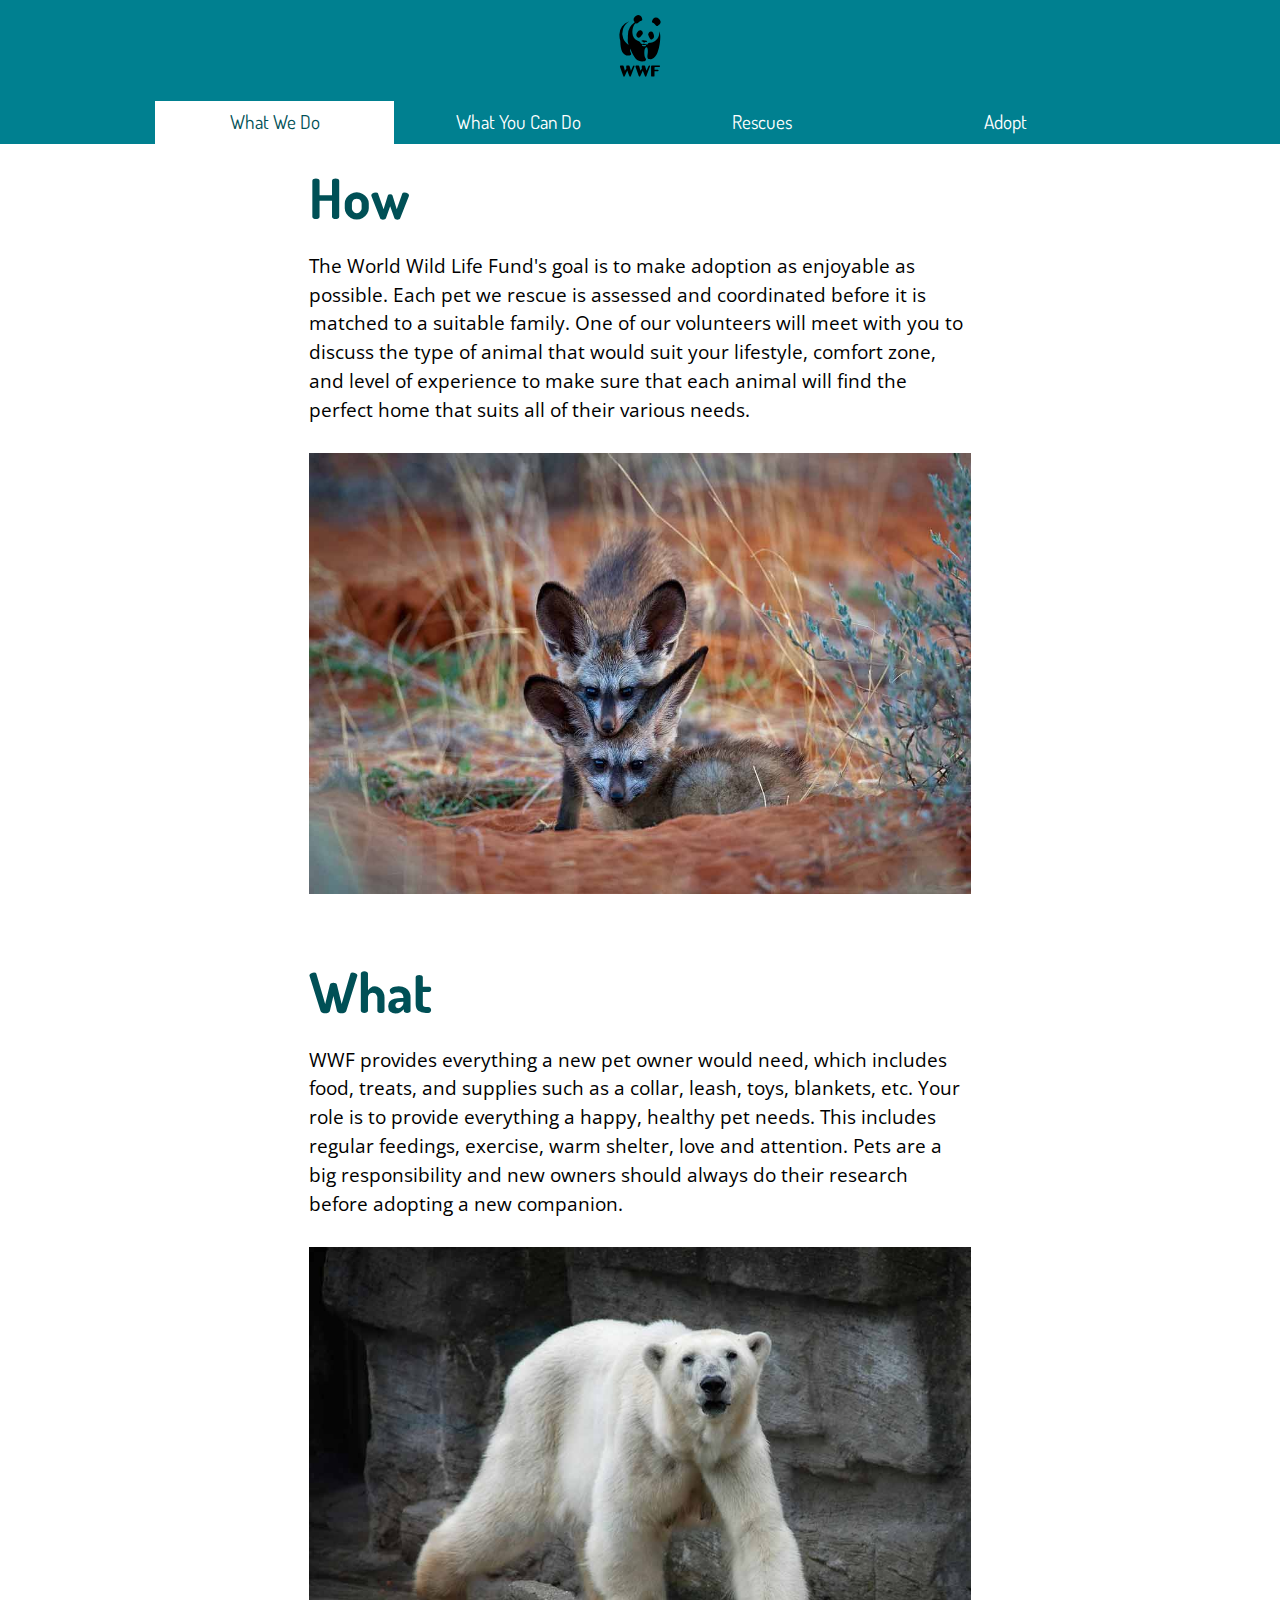
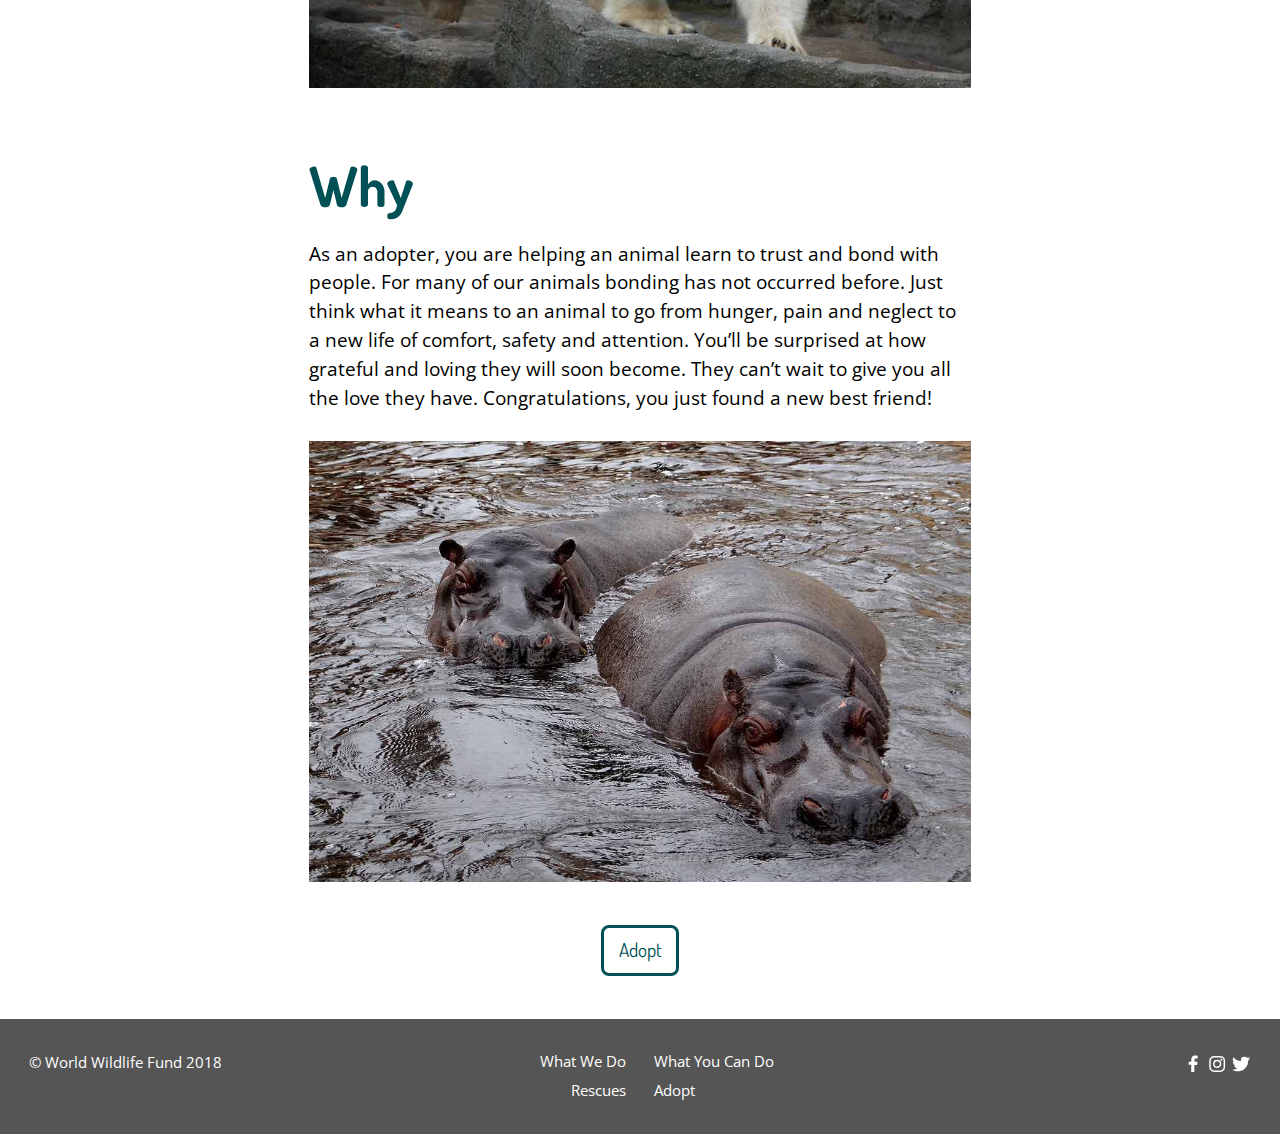
==== commit 74976bb5: "Add the icon" ====
--- a/index.html
+++ b/index.html
@@ -11,6 +11,8 @@
   <link href="css/type.css" rel="stylesheet">
   <link href="css/main.css" rel="stylesheet">
   <link href="https://fonts.googleapis.com/css?family=Dosis:700|Open+Sans" rel="stylesheet">
+  <link href="favicon.ico" rel="shortcut icon">
+  <link href="favicon-196.png" rel="apple-touch-icon">
 </head>
 <body>
 
@@ -43,21 +45,21 @@
       <h2 class="push-1-2 tena">How</h2>
       <p>The World Wild Life Fund's goal is to make adoption as enjoyable as possible. Each pet we rescue is assessed and coordinated before it is matched to a suitable family. One of our volunteers will meet with you to discuss the type of animal that would suit your lifestyle, comfort zone, and level of experience to make sure that each animal will find the perfect home that suits all of their various needs.</p>
       <div class="embed embed-3by2 push">
-        <img class="embed-item" src="images/fennec.jpg" alt="">
+        <img class="embed-item" src="images/fennec.jpg" alt="image of a fennec fox">
       </div>
     </section>
     <section class="island-1-2">
       <h2 class="push-1-2 tena">What</h2>
       <p>WWF provides everything a new pet owner would need, which includes food, treats, and supplies such as a collar, leash, toys, blankets, etc. Your role is to provide everything a happy, healthy pet needs. This includes regular feedings, exercise, warm shelter, love and attention. Pets are a big responsibility and new owners should always do their research before adopting a new companion.</p>
       <div class="embed embed-3by2 push">
-        <img class="embed-item" src="images/polar-bear.jpg" alt="">
+        <img class="embed-item" src="images/polar-bear.jpg" alt="image of a polar bear">
       </div>
     </section>
     <section class="island-1-2">
       <h2 class="push-1-2 tena">Why</h2>
       <p>As an adopter, you are helping an animal learn to trust and bond with people. For many of our animals bonding has not occurred before. Just think what it means to an animal to go from hunger, pain and neglect to a new life of comfort, safety and attention. You’ll be surprised at how grateful and loving they will soon become. They can’t wait to give you all the love they have. Congratulations, you just found a new best friend!</p>
       <div class="embed embed-3by2 push-1-2">
-        <img class="embed-item" src="images/hippo.jpg" alt="">
+        <img class="embed-item" src="images/hippo.jpg" alt="image of a pair of hippos">
       </div>
     </section>
     <div class="island-1-2 text-center push">
--- a/css/main.css
+++ b/css/main.css
@@ -29,21 +29,33 @@
   background-color: #008090;
 }
 
-header nav a {
+nav a {
   text-decoration: none;
   display: inline-block;
   width: 100%;
   color: #fff;
-  transition: 1s;
+  transition: 500ms;
 }
 
-nav li:hover {
+nav a:hover {
   background-color: #005056;
-  transition: 1s;
+  color: #fff;
+  transition: 500ms;
 }
 
 nav li .active {
+  background-color: #fff;
+  color: #005056;
+}
+
+nav li .active:hover {
   background-color: #005056;
+  color: #fff;
+}
+
+.wrapper-2 {
+  max-width: 60em;
+  margin: 0 auto;
 }
 
 .limit {
